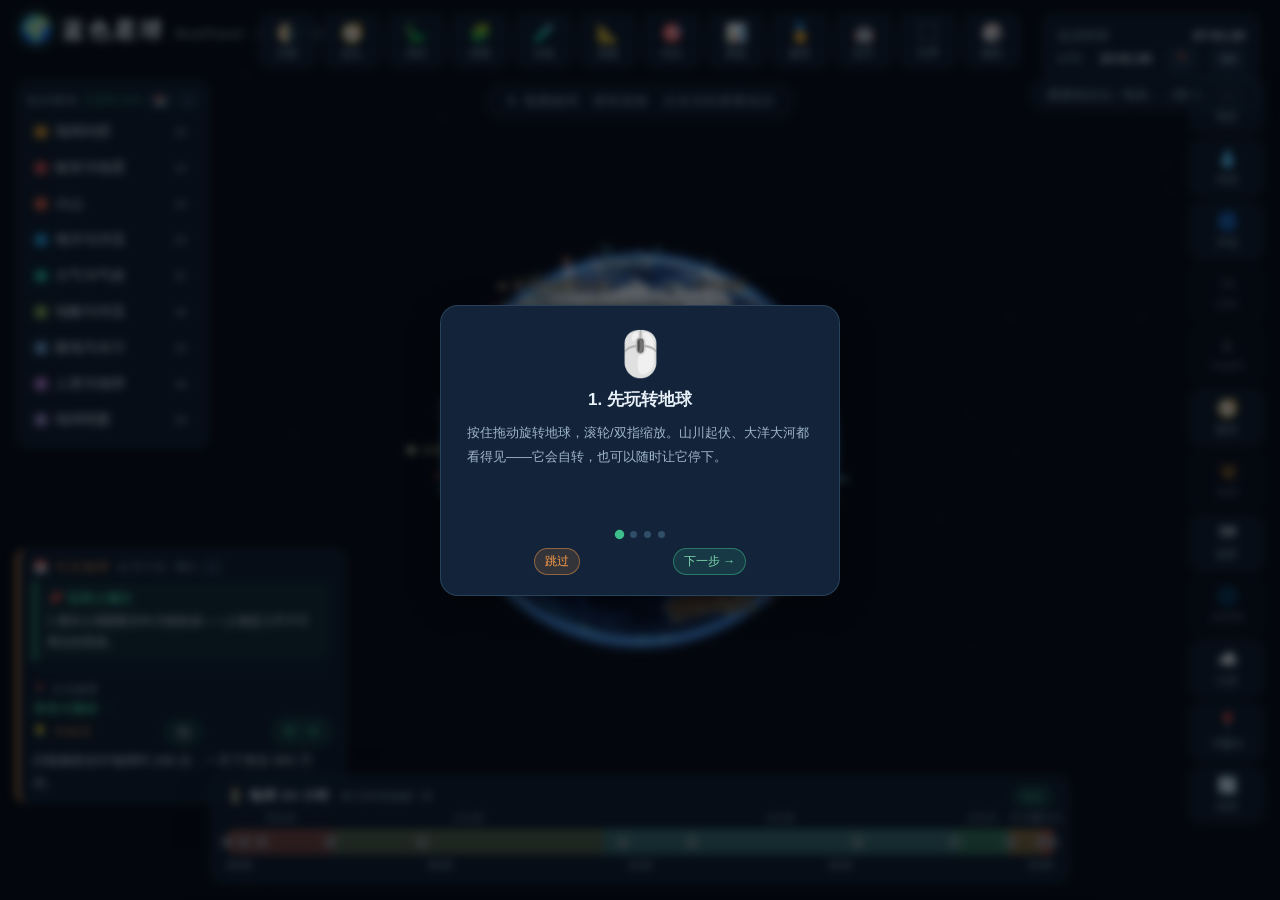
==== index.html @ 3e5d90fd "v37: 分享闭环——三类明信片二维码 + 纪元深链 - 冷知识/深时纪元明信片补上二维码邮票（知识点版 v36 已有）：   冷知识码指向站址，纪元码指向新增的 #dt= 纪元深链，扫码直达该纪元古" ====
<!DOCTYPE html>
<html lang="zh-CN">
<head>
<meta charset="UTF-8">
<meta name="viewport" content="width=device-width, initial-scale=1.0, maximum-scale=1.0, user-scalable=no">
<meta name="description" content="蓝色星球 BluePlanet —— 可交互 3D 地球地理知识科普：地形浮雕、地名标注、洋流粒子、地球剖析、专题巡礼、知识闯关">
<title>蓝色星球 · BluePlanet — 地球地理科普</title>
<link rel="manifest" href="manifest.webmanifest">
<link rel="icon" href="icon.svg" type="image/svg+xml">
<link rel="stylesheet" href="css/style.css?v=bp60">
<link rel="stylesheet" href="css/modules.css?v=bp60">
<link rel="stylesheet" href="css/v3.css?v=bp60">
<link rel="stylesheet" href="css/v5.css?v=bp60">
<meta name="theme-color" content="#0D1B2A">
</head>
<body>
<noscript><div style="position:fixed;inset:0;z-index:999;display:flex;align-items:center;justify-content:center;background:#0D1B2A;color:#E8F1F8;font-size:16px;text-align:center;padding:20px">本页面需要启用 JavaScript 才能展示 3D 地球，请更换现代浏览器并开启脚本。</div></noscript>

<!-- 3D 画布：全屏地球 -->
<canvas id="scene"></canvas>

<!-- 加载遮罩 -->
<div id="loading" aria-live="polite">
  <div class="loading-globe"><div class="loading-ring"></div><div class="loading-core"></div></div>
  <div class="loading-title">蓝色星球</div>
  <div class="loading-sub">正在点亮地球…</div>
</div>

<!-- 顶部栏 -->
<header id="topbar">
  <div class="brand">
    <span class="brand-mark">🌍</span>
    <span class="brand-name">蓝色星球</span>
    <span class="brand-sub">BluePlanet · 地球地理科普</span>
  </div>
  <div class="clock-box" id="clockBox">
    <div class="clock-row"><span class="clock-label">北京时间</span><b id="clockBJ">--:--:--</b></div>
    <div class="clock-row"><span class="clock-label">UTC</span><b id="clockUTC">--:--:--</b>
      <button id="btnLocate" class="panel-toggle" style="font-size:11px;padding:1px 6px" title="定位我的位置（需授权）">📍</button>
      <button id="btnLang" class="panel-toggle" style="font-size:11px;padding:1px 8px;font-weight:600">EN</button></div>
  </div>
</header>

<!-- 专题工具条（M3~M6 + v3） -->
<div id="toolBar" role="toolbar" aria-label="专题工具">
  <button id="btnCutaway" class="tool-btn" title="地球剖析：剥层看地壳、地幔、外核、内核"><span class="tool-ico">🌗</span><span class="tool-txt">剖析</span></button>
  <button id="btnTours" class="tool-btn" title="专题巡礼：火山带 / 大陆之巅 / 极地"><span class="tool-ico">🧭</span><span class="tool-txt">巡礼</span></button>
  <button id="btnDeeptime" class="tool-btn" title="深时古地球：回看 5 亿年大陆漂移"><span class="tool-ico">🦕</span><span class="tool-txt">深时</span></button>
  <button id="btnPuzzle" class="tool-btn" title="大陆拼图：把大洲拖回正确位置"><span class="tool-ico">🧩</span><span class="tool-txt">拼图</span></button>
  <button id="btnLab" class="tool-btn" title="地理实验室：火山喷发模拟器 / 板块运动沙盘"><span class="tool-ico">🧪</span><span class="tool-txt">实验</span></button>
  <button id="btnMeasure" class="tool-btn" title="地理测量：点两点量距离 + 地形剖面（快捷键 M）"><span class="tool-ico">📐</span><span class="tool-txt">测量</span></button>
  <button id="btnQuiz" class="tool-btn" title="知识闯关：10 题挑战"><span class="tool-ico">🎯</span><span class="tool-txt">闯关</span></button>
  <button id="btnInsights" class="tool-btn" title="数据看板：气温 / CO₂ / 人口"><span class="tool-ico">📊</span><span class="tool-txt">看板</span></button>
  <button id="btnBadges" class="tool-btn" title="我的徽章与进度"><span class="tool-ico">🏅</span><span class="tool-txt">徽章</span></button>
  <button id="btnAssistant" class="tool-btn" title="地理小助手：离线问答"><span class="tool-ico">🤖</span><span class="tool-txt">助手</span></button>
  <button id="btnFullscreen" class="tool-btn" title="全屏/退出全屏"><span class="tool-ico">⛶</span><span class="tool-txt">全屏</span></button>
<button id="btnRandom" class="tool-btn" title="随机探索：一键飞达任意地理点（快捷键 R）"><span class="tool-ico">🎲</span><span class="tool-txt">随机</span></button>
</div>

<!-- v4 随机探索菜单 -->
<div id="randomMenu" class="hidden"></div>
<!-- v23 地理测量面板 -->
<div id="measurePanel" class="hidden">
  <div class="ms-head">📐 距离与地形剖面<button id="msClose" title="关闭">✕</button></div>
  <div class="ms-pts" id="msPts">在地球表面点击第一个测量点…</div>
  <div class="ms-dist hidden" id="msDist"></div>
  <canvas id="msProfile" class="hidden"></canvas>
  <div class="ms-note hidden" id="msNote">剖面为地形贴图采样示意 · 选满两点后再点一次可重新选点</div>
</div>
<!-- v21 键盘快捷键帮助 -->
<div id="kbdHelp" class="hidden" style="position:fixed;top:68px;right:16px;z-index:30;background:var(--c-panel-solid,#12233a);border:1px solid var(--c-line);border-radius:12px;padding:14px 18px;box-shadow:0 8px 32px rgba(0,0,0,.45);font-size:12px;color:var(--c-text,#E8F1F8);max-width:280px">
  <div style="font-weight:600;margin-bottom:8px">⌨️ 键盘快捷键</div>
  <div style="display:grid;grid-template-columns:auto 1fr;gap:4px 10px">
    <kbd style="background:rgba(255,255,255,.08);padding:1px 6px;border-radius:4px;font-size:11px">/</kbd><span>搜索</span>
    <kbd style="background:rgba(255,255,255,.08);padding:1px 6px;border-radius:4px;font-size:11px">R</kbd><span>随机探索</span>
    <kbd style="background:rgba(255,255,255,.08);padding:1px 6px;border-radius:4px;font-size:11px">M</kbd><span>地理测量</span>
    <kbd style="background:rgba(255,255,255,.08);padding:1px 6px;border-radius:4px;font-size:11px">1-9</kbd><span>切换模块</span>
    <kbd style="background:rgba(255,255,255,.08);padding:1px 6px;border-radius:4px;font-size:11px">+/-</kbd><span>缩放</span>
    <kbd style="background:rgba(255,255,255,.08);padding:1px 6px;border-radius:4px;font-size:11px">Esc</kbd><span>关闭卡片</span>
  </div>
  <div style="margin-top:8px;color:var(--c-text-dim,#9FB6C9);font-size:10.5px">拖拽旋转 · 滚轮缩放 · 双击定位</div>
  <button id="obReplay" style="margin-top:8px;width:100%;background:rgba(61,190,139,.14);border:1px solid rgba(61,190,139,.4);color:#7fd8b0;border-radius:8px;padding:5px 0;cursor:pointer;font-size:11.5px">🌍 重看新手引导</button>
</div>

<!-- v31 新手引导 -->
<div id="onboardModal" class="modal hidden">
  <div class="modal-box onboard-box">
    <div class="ob-icon" id="obIcon">🖱️</div>
    <div class="ob-title" id="obTitle"></div>
    <div class="ob-desc" id="obDesc"></div>
    <div class="ob-dots" id="obDots"></div>
    <div class="ob-actions">
      <button class="chip-btn warn" id="obSkip">跳过</button>
      <button class="chip-btn" id="obPrev">← 上一步</button>
      <button class="chip-btn ob-next" id="obNext">下一步 →</button>
    </div>
  </div>
</div>

<!-- 深时古地球面板 -->
<div id="dtPanel" class="hidden">
  <div class="cut-head">
    <span class="cut-title">🦕 深时地球</span>
    <button id="dtVoice" class="chip-btn" title="开关纪元语音旁白">🔊 旁白</button>
    <button id="dtPc" class="chip-btn" title="生成深时纪元明信片">📷</button>
    <button id="dtPlay" class="chip-btn">▶ 播放漂移</button>
    <button id="dtExit" class="chip-btn warn">回到现代</button>
  </div>
  <div class="dt-slider-row">
    <span class="dt-slider-label" id="dtMaLabel">0 Ma · 现代</span>
    <input type="range" id="dtSlider" min="0" max="9" step="1" value="0">
    <span class="dt-slider-hint">拖动时间轴 →</span>
  </div>
  <div class="dt-epochs" id="dtEpochs"></div>
  <div id="dtLife" class="dt-life"></div>
  <div class="dt-info hidden" id="dtInfo"></div>
  <div id="dtEpochOverlay" class="dt-epoch-overlay hidden">
    <div class="dt-overlay-name"></div>
    <div class="dt-overlay-date"></div>
  </div>
</div>

<!-- v3 知识搜索框（顶栏右侧） -->
<div id="searchBox">
  <div style="position:relative;flex:1">
  <input id="searchInput" type="text" placeholder="搜索知识点 / 地名…（按 /）" autocomplete="off" aria-label="搜索知识点与地名">
  <button id="searchClear" style="position:absolute;right:8px;top:50%;transform:translateY(-50%);background:none;border:none;color:var(--c-text-dim);cursor:pointer;font-size:14px;display:none" title="清除">✕</button>
</div>
  <div id="searchDrop" class="hidden"></div>
</div>

<!-- 左侧：八大知识模块导航（由 ui.js 生成内容） -->
<nav id="moduleNav" aria-label="知识模块导航">
  <div class="module-nav-head">
    <span>知识模块</span>
    <span class="mod-progress" id="modProgress"></span>
    <button id="btnCatalog" class="panel-toggle" title="知识总览：浏览全部知识点">📚</button>
    <button id="modNavToggle" class="panel-toggle" title="收起/展开模块导航">▾</button>
  </div>
  <ul id="moduleList"></ul>
</nav>

<!-- 右侧：图层开关 -->
<aside id="layerPanel" aria-label="图层控制">
  <button aria-pressed="true" class="layer-btn active" data-layer="labels" title="山川河流湖海地名标注">
    <span class="layer-ico">🏔</span><span class="layer-txt">地名</span>
  </button>
  <button aria-pressed="true" class="layer-btn active" data-layer="rivers" title="世界大河流动线">
    <span class="layer-ico">💧</span><span class="layer-txt">河流</span>
  </button>
  <button aria-pressed="true" class="layer-btn active" data-layer="currents" title="表层洋流粒子（暖流橙红 / 寒流冰蓝）">
    <span class="layer-ico">🌀</span><span class="layer-txt">洋流</span>
  </button>
  <button aria-pressed="false" class="layer-btn" data-layer="winds" title="风带环流粒子（信风向西 / 西风向东）">
    <span class="layer-ico">🌬</span><span class="layer-txt">风带</span>
  </button>
  <button aria-pressed="false" class="layer-btn" data-layer="climate" title="气候带色环（热带/温带/寒带 + 回归线极圈）">
    <span class="layer-ico">🌡</span><span class="layer-txt">气候带</span>
  </button>
  <button aria-pressed="true" class="layer-btn active" data-layer="plates" title="板块边界示意（环太平洋火山带、大洋中脊等）">
    <span class="layer-ico">🧭</span><span class="layer-txt">板块</span>
  </button>
  <button aria-pressed="false" class="layer-btn" data-layer="quakes" title="实时地震（USGS 近 7 天 M4.5+，需联网）">
    <span class="layer-ico">💥</span><span class="layer-txt">地震</span>
  </button>
  <button aria-pressed="true" class="layer-btn active" data-layer="borders" title="国界与海岸线描边（Natural Earth 110m）">
    <span class="layer-ico">🗺</span><span class="layer-txt">国界</span>
  </button>
  <button aria-pressed="false" class="layer-btn" data-layer="graticule" title="经纬网（15° 网格 + 赤道）">
    <span class="layer-ico">🌐</span><span class="layer-txt">经纬网</span>
  </button>
  <button aria-pressed="true" class="layer-btn active" data-layer="clouds" title="云层">
    <span class="layer-ico">☁️</span><span class="layer-txt">云层</span>
  </button>
  <button aria-pressed="true" class="layer-btn active" data-layer="markers" title="知识兴趣点光柱">
    <span class="layer-ico">📍</span><span class="layer-txt">兴趣点</span>
  </button>
  <button aria-pressed="true" class="layer-btn active" data-layer="spin" title="地球自转">
    <span class="layer-ico">🔄</span><span class="layer-txt">自转</span>
  </button>
</aside>

<!-- 今日地球（v5：日期 + 地理日历 + 今日推荐 + 冷知识） -->
<div id="factCard" aria-live="polite">
  <div class="fact-head">📅 今日地球 <span class="today-date" id="todayDate"></span>
    <button id="factToggle" class="panel-toggle" title="收起/展开">▾</button></div>
  <div class="today-event" id="todayEvent"></div>
  <div class="fact-daily" id="factDaily"></div>
  <div class="fact-head2">💡 冷知识 <button id="factPc" class="chip-btn" title="生成冷知识明信片">📷</button><button id="factNext" class="chip-btn">换一条</button></div>
  <div class="fact-body" id="factBody"></div>
</div>

<!-- 剖析模式控制面板 -->
<div id="cutPanel" class="hidden">
  <div class="cut-head">
    <span class="cut-title">🌗 地球剖析</span>
    <button id="cutWaves" class="chip-btn" title="演示地震波：P 波贯穿全球，S 波被液态外核阻挡">地震波</button>
    <button id="cutExit" class="chip-btn warn">退出剖析</button>
  </div>
  <div class="cut-slider-row">
    <span class="cut-slider-label">剥层</span>
    <input type="range" id="cutSlider" min="0" max="100" value="0">
  </div>
  <div class="cut-legend" id="cutLegend"></div>
</div>

<!-- 圈层知识卡（剖析模式内浮动） -->
<div id="cutInfo" class="hidden"></div>

<!-- 巡礼菜单 -->
<div id="tourMenu" class="hidden"></div>

<!-- 巡礼进度条 -->
<div id="tourBar" class="hidden">
  <div class="tour-info">
    <div id="tourTitle"></div>
    <div id="tourProg"></div>
  </div>
  <div class="tour-actions">
    <button id="tourPrev" class="chip-btn">‹ 上一站</button>
    <button id="tourNext" class="chip-btn">下一站 ›</button>
    <button id="tourExit" class="chip-btn warn">结束</button>
  </div>
</div>

<!-- v18 知识总览 -->
<div id="catalogModal" class="modal hidden">
  <div class="modal-box wide">
    <div class="modal-head">📚 知识总览
      <span class="cat-count" id="catalogCount"></span>
      <button id="catalogClose" class="card-close" title="关闭">✕</button>
    </div>
    <div class="cat-filters" id="catFilters"></div>
    <input id="catSearch" class="cat-search" type="text" placeholder="筛选：标题 / 标签关键词…" autocomplete="off">
    <div class="cat-list" id="catList"></div>
  </div>
</div>

<!-- 知识闯关模态框 -->
<div id="quizModal" class="modal hidden">
  <div class="modal-box">
    <div class="modal-head">🎯 知识闯关<button id="quizClose" class="card-close" title="关闭">✕</button></div>
    <div id="quizBody"></div>
  </div>
</div>

<!-- 数据看板模态框 -->
<div id="insModal" class="modal hidden">
  <div class="modal-box wide">
    <div class="modal-head">📊 数据看板<button id="insClose" class="card-close" title="关闭">✕</button></div>
    <div id="insBody" class="ins-body"></div>
    <div class="ins-foot"><button id="insExport" class="chip-btn">📄 导出学习报告</button> <button id="insExportHtml" class="chip-btn" title="网页版报告，浏览器打开可打印成 PDF">🌐 网页版</button></div>
  </div>
</div>

<!-- 徽章模态框 -->
<div id="badgeModal" class="modal hidden">
  <div class="modal-box">
    <div class="modal-head">🏅 我的徽章<button id="badgeClose" class="card-close" title="关闭">✕</button></div>
    <div id="badgeBody"></div>
  </div>
</div>

<!-- v7 大陆拼图 -->
<div id="puzzleModal" class="modal hidden">
  <div class="modal-box wide">
    <div class="modal-head">🧩 大陆拼图
      <span class="lab-tabs">
        <button class="lab-tab" data-pd="easy">简单</button>
        <button class="lab-tab on" data-pd="normal">标准</button>
        <button class="lab-tab" data-pd="hard">困难</button>
        <button class="lab-tab" data-pd="ocean" title="岛屿拼片（更小更难）">🌊 海洋包</button>
      </span>
      <button id="puzzleRestart" class="chip-btn">重开</button>
      <button id="puzzleClose" class="card-close" title="关闭">✕</button>
    </div>
    <canvas id="puzzleCanvas" width="1000" height="720"></canvas>
    <div class="lab-note">玩法：把托盘里散落的大陆拼片拖到世界地图上正确的位置——中心对准即自动吸附。完成一局解锁 🧩 徽章，最佳成绩保存在本机。简单模式有虚线提示，困难模式可就看你的地理功力了！
      <a href="puzzle.html" target="_blank" style="color:var(--green);font-weight:600">🧩 独立全屏版（适合分享给孩子）↗</a></div>
  </div>
</div>

<!-- v3 地理小助手聊天面板 -->
<div id="chatPanel" class="hidden">
  <div class="chat-head">
    <span>🤖 地理小助手</span>
    <span class="chat-head-actions">
      <button id="llmToggle" class="chat-gear" title="大模型设置（免费接入）">⚙️</button>
      <button id="chatClose" class="card-close" title="收起">✕</button>
    </span>
  </div>
  <div id="chatBody"></div>
  <div id="chatSettings" class="hidden">
    <label>服务商
      <select id="llmProvider">
        <option value="zhipu">智谱 GLM-4-Flash（免费）</option>
        <option value="siliconflow">硅基流动（免费档）</option>
        <option value="custom">自定义 OpenAI 兼容</option>
      </select>
    </label>
    <label>API Key（仅存本机）<input id="llmKey" type="password" placeholder="粘贴你的免费 Key"></label>
    <label>模型名<input id="llmModel" placeholder="留空使用默认"></label>
    <label>自定义端点<input id="llmUrl" placeholder="https://…/chat/completions"></label>
    <label style="flex-direction:row;align-items:center;gap:8px"><input id="llmImg" type="checkbox" style="width:auto">
      <span>实验：回答时 AI 生成配图（仅智谱，CogView-3-Flash 免费）</span></label>
    <div class="chat-set-actions">
      <button id="llmSave" class="chip-btn">保存并测试</button>
      <span id="llmTestResult"></span>
    </div>
    <div class="chat-note" id="llmHint"></div>
  </div>
  <div class="chat-chips">
    <button class="chat-chip">珠峰有多高？</button>
    <button class="chat-chip">地球里面是什么？</button>
    <button class="chat-chip">洋流怎么流动？</button>
    <button class="chat-chip">怎么获得徽章？</button>
  </div>
  <div class="chat-input-row">
    <input id="chatInput" type="text" placeholder="问我任何地理问题…" autocomplete="off">
    <button id="chatSend" class="chip-btn">发送</button>
  </div>
</div>

<!-- v3 地理实验室模态框 -->
<div id="labModal" class="modal hidden">
  <div class="modal-box wide">
    <div class="modal-head">🧪 地理实验室
      <span class="lab-tabs">
        <button class="lab-tab on" data-tab="volcano">🌋 火山喷发模拟器</button>
        <button class="lab-tab" data-tab="plate">🧱 板块运动沙盘</button>
        <button class="lab-tab" data-tab="atmo">🌬️ 大气三圈环流</button>
      </span>
      <button id="labClose" class="card-close" title="关闭">✕</button>
    </div>
    <div id="labVolcano">
      <canvas id="volcanoCanvas" width="640" height="300"></canvas>
      <div class="lab-controls">
        <label>岩浆黏度<input type="range" id="labVis" min="0" max="100" value="30"></label>
        <label>气体含量<input type="range" id="labGas" min="0" max="100" value="50"></label>
      </div>
      <div class="lab-note">原理：黏度取决于岩浆中二氧化硅含量——玄武岩浆（黏度低）气体易逃逸，形成<b>宁静式</b>喷发（夏威夷熔岩湖）；流纹岩浆（黏度高）把气体死死憋住，一旦超过围压就<b>爆炸式</b>喷发（普林尼式），喷出几十千米高的火山灰柱。把两个滑块推到极端试试！</div>
    </div>
    <div id="labPlate" class="hidden">
      <canvas id="plateCanvas" width="640" height="300"></canvas>
      <div class="lab-controls">
        <span class="lab-tip">直接用鼠标/手指左右拖动两块板块</span>
      </div>
      <div class="lab-note">原理：把 A、B 两块板块<b>相向拖动</b>——碰撞造山、隆起山脉与火山（如喜马拉雅）；<b>反向拖动</b>——张裂出裂谷，岩浆上涌（如东非大裂谷、大洋中脊）；拖动节奏不均时还会"地震"抖动。板块每年只移动几厘米，但亿万年足以重塑地球。</div>
    </div>
    <div id="labAtmo" class="hidden">
      <canvas id="atmoCanvas" width="640" height="340"></canvas>
      <div class="lab-controls">
        <span class="lab-tip">鼠标悬停到某一圈上查看它的原理</span>
      </div>
      <div class="lab-note" id="atmoInfo">原理：太阳把赤道烤热、两极冷却，温差驱动出三个"传送带"：赤道空气上升后在高空流向副热带下沉（哈得来环流），中纬度被反向拖动（费雷尔环流），极地冷气团自己再转一小圈（极地环流）——风带、沙漠位置、雨林分布都写在下面这张剖面图里。</div>
    </div>
  </div>
</div>

<!-- 底部：地球 24 小时时间胶囊条 -->
<div id="day24">
  <div class="day24-head">
    <span class="day24-title">⏳ 地球 24 小时</span>
    <span class="day24-sub">46 亿年压缩成一天</span>
    <button id="day24Toggle" class="chip-btn" aria-expanded="true">收起</button>
  </div>
  <div class="day24-body" id="day24Body">
    <div class="day24-track" id="day24Track"><!-- 宙代分段 + 事件点，由 ui.js 生成 --></div>
    <div class="day24-ticks">
      <span>00:00</span><span>06:00</span><span>12:00</span><span>18:00</span><span>24:00</span>
    </div>
  </div>
  <div class="day24-popover hidden" id="day24Pop"></div>
</div>

<!-- 操作提示（首次进入淡出） -->
<div id="hint">🖱 拖拽旋转 · 滚轮缩放 · 点击光柱探索知识</div>

<!-- 常显地名标注层（labels.js 每帧投影） -->
<div id="labelLayer"></div>

<!-- 悬停兴趣点标签（跟随 3D 投影位置） -->
<div id="poiLabel" class="hidden"></div>

<!-- 知识卡片 -->
<article id="poiCard" aria-live="polite">
  <button class="card-close" id="cardClose" title="关闭">✕</button>
  <div class="card-head">
    <span class="card-module" id="cardModule"></span>
    <span class="card-stars" id="cardStars" title="知识难度"></span>
  </div>
  <h2 class="card-title" id="cardTitle"></h2>
  <div class="card-fig" id="cardFig"></div>
  <div class="card-stats hidden" id="cardStats"></div>
  <p class="card-summary" id="cardSummary"></p>
  <div class="card-content" id="cardContent"></div>
  <div class="card-tags" id="cardTags"></div>
  <div class="card-fact hidden" id="cardFact"></div>
  <div class="card-rel hidden" id="cardRelated"></div>
  <div class="card-ai hidden" id="cardAiImg"></div>
  <div class="card-foot">
    <span class="card-coord" id="cardCoord"></span>
    <button id="cardSpeak" class="chip-btn" title="朗读本知识点（标题+摘要）">🔊 朗读</button>
    <button id="cardEpoch" class="chip-btn hidden" title="进入这个时代的深时地球">🦕 深时视角</button>
    <button id="cardPostcard" class="chip-btn" title="生成分享明信片（PNG）">📷 明信片</button>
    <button id="cardFav" class="chip-btn" title="收藏本知识点">☆ 收藏</button>
    <button id="cardShare" class="chip-btn hidden" title="复制本知识点链接">🔗 分享链接</button>
    <button id="cardPrint" class="chip-btn" title="打印本知识点">🖨 打印</button>
    <button class="chip-btn" id="cardNext">同模块下一个 →</button>
  </div>
</article>

<!-- 依赖顺序：库 → 内嵌贴图数据 → 知识数据 → 场景 → 标记 → UI → 主程序 -->
<script src="js/lib/three.min.js"></script>
<script src="js/lib/OrbitControls.js"></script>
<script src="js/lib/qrcode.js"></script>
<script>
/* N1①：http(s) 环境跳过 1.2MB 内嵌贴图（直接加载 textures/ 真实文件），file:// 才内嵌 */
if (location.protocol === 'file:') document.write('<script src="js/textures-data.js?v=bp60"><\/script>');
</script>
<script src="js/data.js?v=bp60"></script>
<script src="js/borders-data.js?v=bp60"></script>
<script src="js/textures.js?v=bp60"></script>
<script src="js/scene.js?v=bp60"></script>
<script src="js/markers.js?v=bp60"></script>
<script src="js/labels.js?v=bp60"></script>
<script src="js/figures.js?v=bp60"></script>
<script src="js/layers.js?v=bp60"></script>
<script src="js/cutaway.js?v=bp60"></script>
<script src="js/tours.js?v=bp60"></script>
<script src="js/game.js?v=bp60"></script>
<script src="js/insights.js?v=bp60"></script>
<script src="js/search.js?v=bp60"></script>
<script src="js/assistant.js?v=bp60"></script>
<script src="js/lab.js?v=bp60"></script>
<script src="js/measure.js?v=bp60"></script>
<script src="js/random.js?v=bp60"></script>
<script src="js/quakes.js?v=bp60"></script>
<script src="js/deeptime-data.js?v=bp60"></script>
<script src="js/deeptime.js?v=bp60"></script>
<script src="js/puzzle.js?v=bp60"></script>
<script src="js/panels.js?v=bp60"></script>
<script src="js/catalog.js?v=bp60"></script>
<script src="js/tts.js?v=bp60"></script>
<script src="js/onboard.js?v=bp60"></script>
<script src="js/postcard.js?v=bp60"></script>
<script src="js/i18n.js?v=bp60"></script>
<script src="js/ui.js?v=bp60"></script>
<script src="js/main.js?v=bp60"></script>
</body>
</html>
---- css/style.css ----
/* ============================================================
   蓝色星球 BluePlanet · 深空主题 UI
   主色：深海蓝 #0B4F6C / 地球绿 #3DBE8B / 暖阳橙 #FF9F45
   背景：深空色 #0D1B2A
   ============================================================ */

:root {
  --c-deep: #0B4F6C;      /* 深海蓝 */
  --c-green: #3DBE8B;     /* 地球绿 */
  --c-orange: #FF9F45;    /* 暖阳橙 */
  --c-space: #0D1B2A;     /* 深空背景 */
  --c-panel: rgba(13, 27, 42, 0.82);
  --c-panel-solid: #12233a;
  --c-line: rgba(122, 178, 214, 0.22);
  --c-text: #E8F1F8;
  --c-text-dim: #9FB6C9;
  --radius: 14px;
  --shadow: 0 8px 32px rgba(0, 0, 0, 0.45);
  --font: "PingFang SC", "Microsoft YaHei", "Noto Sans SC", "Source Han Sans SC", sans-serif;
}

* { margin: 0; padding: 0; box-sizing: border-box; }

html, body {
  width: 100%; height: 100%;
  overflow: hidden;
  background: var(--c-space);
  color: var(--c-text);
  font-family: var(--font);
  -webkit-font-smoothing: antialiased;
}

#scene {
  position: fixed; inset: 0;
  width: 100%; height: 100%;
  display: block;
  touch-action: none;          /* 交给 OrbitControls 处理触摸 */
}

button { font-family: inherit; cursor: pointer; }
.hidden { display: none !important; }

/* ============ 加载遮罩 ============ */
#loading {
  position: fixed; inset: 0; z-index: 100;
  display: flex; flex-direction: column; align-items: center; justify-content: center;
  gap: 14px;
  background: radial-gradient(ellipse at center, #13293f 0%, #0a1420 70%);
  transition: opacity .8s ease;
}
#loading.fade-out { opacity: 0; pointer-events: none; }
.loading-globe { position: relative; width: 96px; height: 96px; }
.loading-ring {
  position: absolute; inset: 0; border-radius: 50%;
  border: 2px solid transparent;
  border-top-color: var(--c-green); border-right-color: var(--c-deep);
  animation: spin 1.1s linear infinite;
}
.loading-core {
  position: absolute; inset: 22px; border-radius: 50%;
  background: radial-gradient(circle at 35% 30%, #4aa8c9, #123 65%);
  box-shadow: 0 0 26px rgba(61, 190, 139, .35);
  animation: breathe 2.2s ease-in-out infinite;
}
@keyframes spin { to { transform: rotate(360deg); } }
@keyframes breathe { 0%, 100% { transform: scale(1); } 50% { transform: scale(1.12); } }
.loading-title { font-size: 26px; letter-spacing: 12px; text-indent: 12px; font-weight: 600; }
.loading-sub { font-size: 13px; color: var(--c-text-dim); letter-spacing: 2px; }
#loading.error .loading-sub { color: #ff8f8f; }

/* ============ 顶部栏 ============ */
#topbar {
  position: fixed; top: 0; left: 0; right: 0; z-index: 20;
  display: flex; align-items: flex-start; justify-content: space-between;
  padding: 14px 20px 0;
  pointer-events: none;                 /* 让空白处可拖拽地球 */
}
#topbar > * { pointer-events: auto; }

.brand { display: flex; align-items: baseline; gap: 10px; user-select: none; }
.brand-mark { font-size: 26px; filter: drop-shadow(0 0 8px rgba(61,190,139,.5)); }
.brand-name { font-size: 22px; font-weight: 700; letter-spacing: 4px; }
.brand-sub { font-size: 12px; color: var(--c-text-dim); letter-spacing: 1px; }

.clock-box {
  background: var(--c-panel);
  border: 1px solid var(--c-line);
  border-radius: var(--radius);
  padding: 10px 14px;
  backdrop-filter: blur(10px);
  box-shadow: var(--shadow);
  min-width: 196px;
}
.clock-row { display: flex; justify-content: space-between; gap: 16px; font-size: 13px; line-height: 1.75; }
.clock-label { color: var(--c-text-dim); }
.clock-row b { font-variant-numeric: tabular-nums; font-weight: 600; }
.clock-actions { display: flex; gap: 8px; margin-top: 6px; }
.clock-sim { margin-top: 6px; font-size: 11px; color: var(--c-orange); letter-spacing: 1px; }

.chip-btn {
  background: rgba(61, 190, 139, 0.14);
  border: 1px solid rgba(61, 190, 139, 0.4);
  color: var(--c-green);
  font-size: 12px;
  padding: 4px 10px;
  border-radius: 999px;
  transition: background .2s, color .2s;
  white-space: nowrap;
}
.chip-btn:hover { background: rgba(61, 190, 139, 0.3); }
.chip-btn.warn { background: rgba(255, 159, 69, .14); border-color: rgba(255, 159, 69, .45); color: var(--c-orange); }
.chip-btn.warn:hover { background: rgba(255, 159, 69, .3); }

/* ============ 左侧模块导航 ============ */
#moduleNav {
  position: fixed; left: 16px; top: 80px;
  z-index: 20;
  background: var(--c-panel);
  border: 1px solid var(--c-line);
  border-radius: var(--radius);
  padding: 12px 10px;
  backdrop-filter: blur(10px);
  box-shadow: var(--shadow);
  /* 不再垂直居中：顶栏下锚定，限高避开左下角「今日地球」卡（重叠修复） */
  max-height: calc(100vh - 440px);
  min-height: 88px;
  overflow-y: auto;
}
body.fact-collapsed #moduleNav { max-height: calc(100vh - 300px); }
body.chat-open #moduleNav { max-height: calc(100vh - 180px); }
#moduleNav.collapsed { max-height: none; overflow: visible; padding: 8px 10px; }
#moduleNav.collapsed #moduleList,
#moduleNav.collapsed .mod-progress { display: none; }
#moduleNav.collapsed .module-nav-head { margin-bottom: 0; }
.module-nav-head {
  display: flex; align-items: center; justify-content: space-between; gap: 6px;
  font-size: 11px; color: var(--c-text-dim); letter-spacing: 2px;
  margin-bottom: 8px; user-select: none;
}
.mod-progress { font-size: 9.5px; color: var(--c-green); letter-spacing: 0; }
#moduleList { list-style: none; display: flex; flex-direction: column; gap: 4px; }
#moduleList li {
  display: flex; align-items: center; gap: 9px;
  padding: 7px 12px 7px 9px;
  border-radius: 10px;
  cursor: pointer;
  font-size: 14px;
  transition: background .18s, transform .18s;
  user-select: none;
  white-space: nowrap;
}
#moduleList li:hover { background: rgba(122, 178, 214, 0.12); transform: translateX(2px); }
#moduleList li.active { background: rgba(61, 190, 139, 0.16); }
#moduleList li .mod-dot {
  width: 10px; height: 10px; border-radius: 50%;
  flex: none; box-shadow: 0 0 8px currentColor;
}
#moduleList li .mod-count {
  margin-left: auto; font-size: 11px; color: var(--c-text-dim);
  padding-left: 8px;
}

/* ============ 右侧图层面板 ============ */
#layerPanel {
  position: fixed; right: 16px; top: 50%; transform: translateY(-50%);
  z-index: 20;
  display: flex; flex-direction: column; gap: 6px;
}
.layer-btn {
  display: flex; flex-direction: column; align-items: center; gap: 3px;
  width: 74px; padding: 8px 4px;
  background: var(--c-panel);
  border: 1px solid var(--c-line);
  border-radius: 12px;
  color: var(--c-text);
  backdrop-filter: blur(10px);
  transition: opacity .2s, border-color .2s;
}
.layer-btn .layer-ico { font-size: 17px; }
.layer-btn .layer-txt { font-size: 11px; color: var(--c-text-dim); }
.layer-btn:not(.active) { opacity: .45; border-style: dashed; }
.layer-btn:not(.active) .layer-txt { text-decoration: line-through; }
.layer-btn:hover { border-color: rgba(61, 190, 139, .5); }

/* ============ 冷知识卡片 ============ */
#factCard {
  position: fixed; left: 16px; bottom: 96px;
  z-index: 19;
  max-width: 320px;
  background: var(--c-panel);
  border: 1px solid var(--c-line);
  border-left: 3px solid var(--c-orange);
  border-radius: 12px;
  padding: 10px 14px;
  backdrop-filter: blur(10px);
  box-shadow: var(--shadow);
  transition: opacity .6s;
}
#factCard.collapsed { padding-bottom: 9px; }
#factCard.collapsed .today-event,
#factCard.collapsed .fact-daily,
#factCard.collapsed .fact-head2,
#factCard.collapsed .fact-body { display: none; }
.panel-toggle {
  background: rgba(122, 178, 214, 0.1);
  border: 1px solid var(--c-line);
  border-radius: 6px;
  color: var(--c-text-dim);
  font-size: 10px;
  padding: 1px 6px;
  cursor: pointer;
}
.panel-toggle:hover { color: var(--c-green); border-color: rgba(61, 190, 139, .5); }
#factCard.fade { opacity: 0; }
.fact-head { font-size: 12px; color: var(--c-orange); letter-spacing: 2px; margin-bottom: 5px; }
.fact-body { font-size: 13px; line-height: 1.65; color: var(--c-text); }

/* ============ 地球 24 小时 ============ */
#day24 {
  position: fixed; left: 50%; transform: translateX(-50%);
  bottom: 16px; z-index: 19;
  width: min(860px, calc(100vw - 32px));
  background: var(--c-panel);
  border: 1px solid var(--c-line);
  border-radius: var(--radius);
  padding: 10px 16px 12px;
  backdrop-filter: blur(10px);
  box-shadow: var(--shadow);
}
.day24-head { display: flex; align-items: baseline; gap: 10px; margin-bottom: 22px; }
.day24-title { font-size: 13px; font-weight: 600; letter-spacing: 1px; }
.day24-sub { font-size: 11px; color: var(--c-text-dim); flex: 1; }
.day24-toggle-txt-collapsed::after { content: "展开"; }
#day24Toggle { font-size: 11px; padding: 2px 8px; }

.day24-track { position: relative; height: 26px; display: flex; border-radius: 8px; overflow: visible; }
.day24-seg {
  position: relative; height: 100%;
  border-radius: 0;
  opacity: .8; cursor: pointer;
  transition: opacity .2s, filter .2s;
  min-width: 4px;
}
.day24-seg:first-child { border-radius: 8px 0 0 8px; }
.day24-seg:last-child { border-radius: 0 8px 8px 0; }
.day24-seg:hover { opacity: 1; filter: brightness(1.25); }
.day24-seg .seg-name {
  position: absolute; top: -18px; left: 50%; transform: translateX(-50%);
  font-size: 10px; color: var(--c-text-dim); white-space: nowrap;
  pointer-events: none;
}
.day24-ev {
  position: absolute; top: 50%;
  width: 9px; height: 9px; border-radius: 50%;
  background: #fff;
  border: 2px solid var(--c-space);
  transform: translate(-50%, -50%);
  cursor: pointer;
  box-shadow: 0 0 6px rgba(255, 255, 255, .8);
  transition: transform .15s;
  z-index: 2;
}
.day24-ev:hover { transform: translate(-50%, -50%) scale(1.5); }
.day24-ticks {
  display: flex; justify-content: space-between;
  font-size: 10px; color: var(--c-text-dim);
  margin-top: 5px; font-variant-numeric: tabular-nums;
}
.day24-popover {
  position: absolute; bottom: calc(100% + 8px); left: 0;
  width: min(420px, 86vw);
  background: var(--c-panel-solid);
  border: 1px solid var(--c-line);
  border-radius: 12px;
  padding: 12px 15px;
  box-shadow: var(--shadow);
  z-index: 5;
}
.day24-popover .pop-time { font-size: 20px; font-weight: 700; color: var(--c-orange); font-variant-numeric: tabular-nums; }
.day24-popover .pop-label { font-size: 15px; font-weight: 600; margin: 2px 0 5px; }
.day24-popover .pop-desc { font-size: 12.5px; line-height: 1.65; color: var(--c-text-dim); }

/* ============ 操作提示 ============ */
#hint {
  position: fixed; top: 84px; left: 50%; transform: translateX(-50%);
  z-index: 15;
  background: rgba(13, 27, 42, 0.65);
  border: 1px solid var(--c-line);
  border-radius: 999px;
  padding: 7px 18px;
  font-size: 13px; color: var(--c-text-dim); letter-spacing: 1px;
  backdrop-filter: blur(6px);
  transition: opacity 1.2s;
  pointer-events: none;
}
#hint.fade { opacity: 0; }

/* ============ 常显地名标注层 ============ */
#labelLayer {
  position: fixed; inset: 0;
  z-index: 11;
  pointer-events: none;
  overflow: hidden;
}
.bp-label {
  position: absolute; left: 0; top: 0;
  white-space: nowrap;
  font-size: 11px;
  letter-spacing: 1px;
  color: #dfe9f2;
  text-shadow: 0 0 4px rgba(0, 0, 0, 0.95), 0 1px 3px rgba(0, 0, 0, 0.85);
  will-change: transform;
}
.bp-label-z1 { font-size: 12.5px; font-weight: 600; }
.bp-label-z2 { font-size: 11px; }
.bp-label-z3 { font-size: 10px; opacity: 0.85; }

/* ============ 悬停标签 ============ */
#poiLabel {
  position: fixed; z-index: 18;
  transform: translate(-50%, -130%);
  background: rgba(10, 20, 32, 0.88);
  border: 1px solid rgba(255, 255, 255, 0.18);
  border-radius: 8px;
  padding: 4px 10px;
  font-size: 12.5px;
  pointer-events: none;
  white-space: nowrap;
  box-shadow: var(--shadow);
}
#poiLabel::after {
  content: ""; position: absolute; left: 50%; bottom: -5px;
  width: 8px; height: 8px; background: inherit;
  border-right: 1px solid rgba(255, 255, 255, 0.18);
  border-bottom: 1px solid rgba(255, 255, 255, 0.18);
  transform: translateX(-50%) rotate(45deg);
}

/* ============ 知识卡片 ============ */
#poiCard {
  position: fixed; top: 76px; right: 20px; bottom: 110px;
  width: min(400px, calc(100vw - 40px));
  z-index: 25;
  background: var(--c-panel);
  border: 1px solid var(--c-line);
  border-radius: 18px;
  padding: 22px 24px;
  backdrop-filter: blur(14px);
  box-shadow: var(--shadow);
  overflow-y: auto;
  transform: translateX(calc(100% + 40px));
  transition: transform .45s cubic-bezier(.22, 1, .36, 1);
}
#poiCard.open { transform: translateX(0); }

.card-close {
  position: absolute; top: 14px; right: 14px;
  width: 30px; height: 30px; border-radius: 50%;
  background: rgba(122, 178, 214, 0.12);
  border: 1px solid var(--c-line);
  color: var(--c-text-dim); font-size: 13px;
  transition: background .2s, color .2s;
}
.card-close:hover { background: rgba(255, 120, 120, .18); color: #ff9d9d; }

.card-head { display: flex; align-items: center; gap: 10px; margin-bottom: 10px; }
.card-module {
  display: inline-flex; align-items: center; gap: 6px;
  font-size: 12px; padding: 3px 11px;
  border-radius: 999px;
  border: 1px solid;
  letter-spacing: 1px;
}
.card-module .dot { width: 7px; height: 7px; border-radius: 50%; }
.card-stars { font-size: 13px; letter-spacing: 2px; color: var(--c-orange); filter: brightness(1.2); }
.card-title { font-size: 24px; font-weight: 700; letter-spacing: 1px; margin-bottom: 10px; }
.card-summary {
  font-size: 14px; line-height: 1.8; color: var(--c-green);
  padding: 10px 14px; margin-bottom: 12px;
  background: rgba(61, 190, 139, 0.08);
  border-left: 3px solid var(--c-green);
  border-radius: 0 10px 10px 0;
}
.card-content p {
  font-size: 14px; line-height: 1.9; color: var(--c-text);
  margin-bottom: 12px;
  text-align: justify;
}
.card-tags { display: flex; flex-wrap: wrap; gap: 8px; margin: 14px 0 6px; }
.card-tags span {
  font-size: 11.5px; color: var(--c-text-dim);
  border: 1px solid var(--c-line);
  padding: 2px 10px; border-radius: 999px;
}
.card-foot {
  display: flex; align-items: center; justify-content: space-between;
  margin-top: 14px; padding-top: 12px;
  border-top: 1px dashed var(--c-line);
}
.card-coord { font-size: 11.5px; color: var(--c-text-dim); font-variant-numeric: tabular-nums; }

/* 滚动条美化 */
::-webkit-scrollbar { width: 6px; height: 6px; }
::-webkit-scrollbar-thumb { background: rgba(122, 178, 214, 0.3); border-radius: 3px; }
::-webkit-scrollbar-track { background: transparent; }

/* ============ 响应式（移动端 375px） ============ */
@media (max-width: 860px) {
  #topbar { padding: 10px 12px 0; }
  .brand-name { font-size: 17px; letter-spacing: 2px; }
  .brand-sub { display: none; }
  .brand-mark { font-size: 21px; }
  .clock-box { padding: 7px 10px; min-width: 150px; }
  .clock-row { font-size: 11.5px; gap: 8px; line-height: 1.6; }
  .clock-actions { margin-top: 4px; }
  .clock-actions .chip-btn { font-size: 11px; padding: 3px 8px; }

  /* 模块导航：左侧竖排 → 底部横向滑动 */
  #moduleNav {
    left: 8px; right: 8px; top: auto; bottom: 96px;
    transform: none;
    padding: 6px 8px;
    max-height: none;
  }
  .module-nav-head { display: none; }
  #moduleList { flex-direction: row; overflow-x: auto; gap: 6px; scrollbar-width: none; }
  #moduleList::-webkit-scrollbar { display: none; }
  #moduleList li { padding: 5px 11px; font-size: 12.5px; white-space: nowrap; }
  #moduleList li .mod-count { display: none; }
  #moduleList li:hover { transform: none; }

  /* 图层面板：收成右上角一排 */
  #layerPanel {
    left: 8px; right: 8px; top: 64px; bottom: auto;
    transform: none;
    flex-direction: row;
    flex-wrap: nowrap;              /* v33：单排横向滑动，不再换行成三排 */
    overflow-x: auto;
    scrollbar-width: none;
  }
  #layerPanel::-webkit-scrollbar { display: none; }
  .layer-btn { flex: 0 0 auto; width: 58px; padding: 5px 2px; border-radius: 10px; }
  .layer-btn .layer-ico { font-size: 14px; }
  .layer-btn .layer-txt { font-size: 10px; }

  /* v33：冷知识回归移动端——紧凑条（隐藏今日地球头，点头部展开正文） */
  #factCard {
    display: block; left: 8px; right: auto; bottom: 196px;
    max-width: min(320px, calc(100vw - 24px));
    padding: 8px 12px;
  }
  #factCard .fact-head,
  #factCard .today-event,
  #factCard .fact-daily { display: none; }
  #factCard .fact-head2 { margin-bottom: 0; }
  #factCard .fact-body { display: none; margin-top: 6px; font-size: 12px; max-height: 26vh; overflow-y: auto; }
  #factCard.open-m .fact-body { display: block; }
  #hint { top: 136px; }               /* 让开单排图层条 */
  #day24 { bottom: 8px; padding: 7px 12px 9px; width: calc(100vw - 16px); }
  .day24-sub { display: none; }
  .day24-seg .seg-name { display: none; }

  /* 知识卡片：右侧滑入 → 底部抽屉 */
  #poiCard {
    top: auto; left: 8px; right: 8px; bottom: 8px;
    width: auto; max-height: 62vh;
    border-radius: 16px 16px 12px 12px;
    transform: translateY(calc(100% + 20px));
    padding: 18px 18px 16px;
  }
  #poiCard.open { transform: translateY(0); }
  .card-title { font-size: 20px; }
  #hint { top: 118px; font-size: 11.5px; padding: 5px 12px; }
}


/* ===== v22-b 知识卡片打印样式：只打印卡片内容，黑板报式黑白版面 ===== */
@media print {
  body * { visibility: hidden !important; }
  #poiCard, #poiCard * { visibility: visible !important; }
  #poiCard {
    position: absolute !important; left: 0; top: 0;
    width: 100%; max-width: none; max-height: none; height: auto;
    overflow: visible !important; transform: none !important;
    background: #fff !important; color: #1a1a1a !important;
    box-shadow: none !important; border: none !important; border-radius: 0 !important;
    padding: 0;
  }
  #poiCard * { color: #1a1a1a !important; background: transparent !important; text-shadow: none !important; }
  #poiCard .card-close, #poiCard .chip-btn { display: none !important; }
  #poiCard .card-title { font-size: 22px; border-bottom: 2px solid #1a1a1a; padding-bottom: 6px; }
  #poiCard .card-fact, #poiCard .card-rel { border: 1px solid #999 !important; padding: 6px 10px; }
  #poiCard .card-tags span { border: 1px solid #999 !important; }
  #poiCard img, #poiCard svg { max-width: 100%; }
}

/* v27 卡片底部按钮增多，允许换行 */
.card-foot { flex-wrap: wrap; gap: 6px 8px; row-gap: 6px; }
---- css/modules.css ----
/* ============================================================
   BluePlanet M3~M6 专题样式
   专题工具条 / 剖析 / 巡礼 / 闯关 / 看板 / 徽章 / toast
   ============================================================ */

/* ---------- 专题工具条 ---------- */
#toolBar {
  position: fixed; top: 14px; left: 50%; transform: translateX(-50%);
  z-index: 20;
  display: flex; gap: 6px;
}
.tool-btn {
  display: flex; flex-direction: column; align-items: center; gap: 2px;
  min-width: 58px; padding: 7px 10px 6px;
  background: var(--c-panel);
  border: 1px solid var(--c-line);
  border-radius: 12px;
  color: var(--c-text);
  backdrop-filter: blur(10px);
  transition: border-color .2s, background .2s;
}
.tool-btn:hover { border-color: rgba(61, 190, 139, .5); }
.tool-btn.on { border-color: var(--c-green); background: rgba(61, 190, 139, .16); }
.tool-ico { font-size: 18px; }
.tool-txt { font-size: 11px; color: var(--c-text-dim); }

/* ---------- 剖析面板 ---------- */
#cutPanel {
  position: fixed; left: 50%; transform: translateX(-50%);
  bottom: 96px; z-index: 26;
  width: min(560px, calc(100vw - 32px));
  background: var(--c-panel);
  border: 1px solid var(--c-line);
  border-radius: var(--radius);
  padding: 12px 16px;
  backdrop-filter: blur(12px);
  box-shadow: var(--shadow);
}
.cut-head { display: flex; align-items: center; gap: 8px; margin-bottom: 6px; }
.cut-title { font-weight: 600; font-size: 14px; flex: 1; letter-spacing: 1px; }
.cut-slider-row { display: flex; align-items: center; gap: 10px; }
.cut-slider-label { font-size: 12px; color: var(--c-text-dim); flex: none; }
#cutSlider { flex: 1; accent-color: var(--c-green); height: 4px; }
.cut-legend { display: flex; gap: 6px; flex-wrap: wrap; margin-top: 8px; }
.cut-chip {
  display: inline-flex; align-items: center; gap: 6px;
  font-size: 11.5px; color: var(--c-text);
  background: rgba(122, 178, 214, 0.08);
  border: 1px solid var(--c-line);
  border-radius: 999px; padding: 3px 10px;
  transition: border-color .2s;
}
.cut-chip:hover { border-color: rgba(61, 190, 139, .5); }
.cut-chip.on { border-color: var(--c-green); background: rgba(61, 190, 139, .16); }
.cut-chip .dot, .cut-info-title .dot {
  width: 9px; height: 9px; border-radius: 50%; display: inline-block;
}
#cutWaves.off { opacity: .45; border-style: dashed; }

/* 圈层知识卡 */
#cutInfo {
  position: fixed; right: 20px; top: 76px; z-index: 26;
  width: min(330px, calc(100vw - 40px));
  background: var(--c-panel);
  border: 1px solid var(--c-line);
  border-radius: 14px;
  padding: 14px 16px;
  backdrop-filter: blur(12px);
  box-shadow: var(--shadow);
}
.cut-info-title { font-size: 16px; font-weight: 700; margin-bottom: 8px; display: flex; align-items: center; gap: 8px; }
.cut-info-row { font-size: 12px; color: var(--c-green); line-height: 1.8; }
.cut-info-desc { font-size: 12.5px; line-height: 1.75; color: var(--c-text); margin-top: 8px; text-align: justify; }

/* ---------- 巡礼 ---------- */
#tourMenu {
  position: fixed; top: 68px; left: 50%; transform: translateX(-50%);
  z-index: 30;
  width: min(430px, calc(100vw - 32px));
  background: var(--c-panel-solid);
  border: 1px solid var(--c-line);
  border-radius: 14px;
  padding: 8px;
  box-shadow: var(--shadow);
  display: flex; flex-direction: column; gap: 4px;
  max-height: 70vh; overflow-y: auto;
}
.tour-item {
  display: flex; align-items: center; gap: 12px;
  padding: 10px 12px; border-radius: 10px;
  background: transparent; border: none; color: var(--c-text);
  text-align: left;
}
.tour-item:hover { background: rgba(61, 190, 139, .12); }
.tour-item .tour-ico { font-size: 22px; flex: none; }
.tour-item b { display: block; font-size: 14px; }
.tour-item i { display: block; font-style: normal; font-size: 11.5px; color: var(--c-text-dim); margin-top: 2px; }
.tour-menu-sep { font-size: 11px; color: var(--c-text-dim); letter-spacing: 2px; padding: 8px 12px 2px; }

#tourBar {
  position: fixed; left: 50%; transform: translateX(-50%);
  bottom: 96px; z-index: 26;
  width: min(560px, calc(100vw - 32px));
  background: var(--c-panel);
  border: 1px solid var(--c-line);
  border-radius: var(--radius);
  padding: 10px 16px;
  backdrop-filter: blur(12px);
  box-shadow: var(--shadow);
  display: flex; align-items: center; gap: 14px;
}
.tour-info { flex: 1; min-width: 0; }
#tourTitle { font-size: 14px; font-weight: 600; letter-spacing: 1px; }
#tourProg { display: flex; align-items: center; gap: 5px; margin-top: 5px; }
.tour-dot {
  width: 8px; height: 8px; border-radius: 50%;
  background: rgba(122, 178, 214, 0.25);
  transition: background .2s;
}
.tour-dot.past { background: rgba(61, 190, 139, .5); }
.tour-dot.on { background: var(--c-orange); box-shadow: 0 0 8px rgba(255, 159, 69, .6); }
.tour-n { font-size: 11px; color: var(--c-text-dim); margin-left: 6px; font-variant-numeric: tabular-nums; }
.tour-actions { display: flex; gap: 6px; flex: none; }

/* ---------- 模态框 ---------- */
.modal {
  position: fixed; inset: 0; z-index: 40;
  background: rgba(4, 8, 14, 0.6);
  backdrop-filter: blur(4px);
  display: flex; align-items: center; justify-content: center;
  padding: 20px;
}
.modal-box {
  width: min(520px, 100%); max-height: 84vh;
  overflow-y: auto;
  background: var(--c-panel-solid);
  border: 1px solid var(--c-line);
  border-radius: 18px;
  padding: 20px 22px;
  box-shadow: var(--shadow);
  position: relative;
}
.modal-box.wide { width: min(680px, 100%); }
.modal-head {
  font-size: 17px; font-weight: 700; letter-spacing: 1px;
  margin-bottom: 14px;
  display: flex; align-items: center; justify-content: space-between;
}
.modal-head .card-close { position: static; }

/* ---------- 闯关 ---------- */
.quiz-progress { font-size: 12px; color: var(--c-text-dim); margin-bottom: 10px; font-variant-numeric: tabular-nums; }
.quiz-q { font-size: 16px; font-weight: 600; line-height: 1.7; margin-bottom: 14px; }
.quiz-opts { display: flex; flex-direction: column; gap: 8px; }
.quiz-opt {
  text-align: left; font-size: 14px; line-height: 1.5;
  padding: 10px 14px; border-radius: 10px;
  background: rgba(122, 178, 214, 0.07);
  border: 1px solid var(--c-line);
  color: var(--c-text);
  transition: border-color .15s, background .15s;
}
.quiz-opt:not(:disabled):hover { border-color: rgba(61, 190, 139, .5); }
.quiz-opt:disabled { cursor: default; opacity: .6; }
.quiz-opt.correct { border-color: var(--c-green); background: rgba(61, 190, 139, .18); opacity: 1; }
.quiz-opt.wrong { border-color: #ef5350; background: rgba(239, 83, 80, .14); opacity: 1; }
.quiz-explain {
  margin-top: 12px; padding: 10px 12px;
  font-size: 12.5px; line-height: 1.7; color: var(--c-text-dim);
  background: rgba(122, 178, 214, 0.06);
  border-left: 3px solid var(--c-deep);
  border-radius: 0 8px 8px 0;
}
.quiz-actions { margin-top: 14px; display: flex; gap: 8px; justify-content: flex-end; }
.quiz-result { text-align: center; padding: 18px 0 6px; }
.quiz-score { font-size: 54px; font-weight: 800; color: var(--c-orange); }
.quiz-score i { font-size: 22px; font-style: normal; color: var(--c-text-dim); }
.quiz-verdict { font-size: 15px; margin: 8px 0 4px; }
.quiz-best { font-size: 12px; color: var(--c-text-dim); margin-bottom: 8px; }

/* ---------- 看板 ---------- */
.ins-body { display: flex; flex-direction: column; gap: 18px; }
.ins-title { font-size: 14px; font-weight: 600; margin-bottom: 6px; }
.ins-chart canvas { width: 100%; height: 150px; display: block; }
.ins-unit { font-size: 10.5px; color: var(--c-text-dim); margin-top: 3px; }
.ins-note { font-size: 12px; color: var(--c-text-dim); line-height: 1.6; margin-top: 4px; }

/* ---------- 徽章 ---------- */
.badge-progress { font-size: 13px; color: var(--c-text-dim); margin-bottom: 14px; }
.badge-progress b { color: var(--c-orange); font-size: 16px; }
.badge-grid { display: grid; grid-template-columns: repeat(auto-fill, minmax(96px, 1fr)); gap: 10px; }
.badge-cell {
  border: 1px solid var(--c-line);
  border-radius: 12px; padding: 12px 8px;
  text-align: center;
  opacity: .38;
  filter: grayscale(1);
}
.badge-cell.got {
  opacity: 1; filter: none;
  border-color: rgba(255, 159, 69, .4);
  background: rgba(255, 159, 69, .07);
}
.badge-ico { font-size: 26px; }
.badge-t { font-size: 12px; font-weight: 600; margin-top: 6px; }
.badge-d { font-size: 10px; color: var(--c-text-dim); margin-top: 3px; line-height: 1.4; }

/* ---------- 每日地球 ---------- */
.fact-daily { margin-top: 9px; padding-top: 8px; border-top: 1px dashed var(--c-line); }
.daily-label { font-size: 10.5px; color: var(--c-text-dim); letter-spacing: 1px; }
.daily-go {
  display: block; width: 100%; text-align: left;
  background: none; border: none;
  color: var(--c-green); font-size: 13px; font-weight: 600;
  padding: 3px 0 0; cursor: pointer;
}
.daily-go:hover { text-decoration: underline; }

/* ---------- toast ---------- */
#bpToast {
  position: fixed; top: 64px; left: 50%; transform: translateX(-50%) translateY(-8px);
  z-index: 50;
  background: rgba(10, 20, 32, 0.92);
  border: 1px solid rgba(255, 159, 69, .45);
  border-radius: 999px;
  padding: 8px 20px;
  font-size: 13px; color: #ffd9ae;
  box-shadow: var(--shadow);
  opacity: 0; pointer-events: none;
  transition: opacity .3s, transform .3s;
}
#bpToast.show { opacity: 1; transform: translateX(-50%) translateY(0); }

/* ---------- 移动端适配 ---------- */
@media (max-width: 860px) {
  #toolBar { top: auto; bottom: 148px; left: 8px; right: 8px; transform: none; gap: 4px; }
  .tool-btn { flex: 1; min-width: 0; padding: 6px 2px 5px; border-radius: 10px; }
  .tool-ico { font-size: 15px; }
  .tool-txt { font-size: 9.5px; }

  #cutPanel, #tourBar { bottom: 192px; padding: 9px 12px; }
  #cutInfo { right: 8px; left: 8px; width: auto; top: auto; bottom: 260px; }

  .modal { padding: 12px; }
  .modal-box { padding: 16px; border-radius: 14px; }
  .quiz-q { font-size: 14.5px; }
  .badge-grid { grid-template-columns: repeat(auto-fill, minmax(84px, 1fr)); gap: 7px; }
  #tourBar { flex-direction: column; align-items: stretch; gap: 8px; }
  .tour-actions { justify-content: flex-end; }
}

/* v22-c 学习报告导出按钮行 */
.ins-foot { display: flex; justify-content: flex-end; margin-top: 14px; padding-top: 10px; border-top: 1px solid rgba(122,178,214,0.15); }
---- css/v3.css ----
/* ============================================================
   BluePlanet v3 样式：知识搜索 / 地理小助手 / 地理实验室
   ============================================================ */

/* ---------- 知识搜索框（顶栏右侧，时钟下方） ---------- */
#searchBox {
  position: fixed; right: 20px; top: 78px; z-index: 22;
  width: 230px;
}
#searchInput {
  width: 100%;
  background: var(--c-panel);
  border: 1px solid var(--c-line);
  border-radius: 999px;
  padding: 8px 16px;
  color: var(--c-text);
  font-size: 13px;
  font-family: inherit;
  backdrop-filter: blur(10px);
  outline: none;
  transition: border-color .2s;
}
#searchInput::placeholder { color: var(--c-text-dim); }
#searchInput:focus { border-color: rgba(61, 190, 139, .6); }
#searchDrop {
  margin-top: 6px;
  background: var(--c-panel-solid);
  border: 1px solid var(--c-line);
  border-radius: 12px;
  box-shadow: var(--shadow);
  overflow: hidden;
  display: flex; flex-direction: column;
}
.search-item {
  display: flex; align-items: center; gap: 8px;
  padding: 8px 12px;
  background: none; border: none;
  color: var(--c-text); text-align: left;
  font-size: 13px;
}
.search-item:hover { background: rgba(61, 190, 139, .12); }
.search-ico { flex: none; }
.search-title { flex: 1; min-width: 0; white-space: nowrap; overflow: hidden; text-overflow: ellipsis; }
.search-sub { flex: none; font-size: 10.5px; color: var(--c-text-dim); }

/* ---------- 地理小助手 ---------- */
#chatPanel {
  position: fixed; left: 16px; bottom: 96px; z-index: 28;
  width: min(340px, calc(100vw - 32px));
  height: min(480px, 62vh);
  display: flex; flex-direction: column;
  background: var(--c-panel);
  border: 1px solid var(--c-line);
  border-radius: 16px;
  backdrop-filter: blur(12px);
  box-shadow: var(--shadow);
  overflow: hidden;
}
.chat-head {
  display: flex; align-items: center; justify-content: space-between;
  padding: 10px 14px;
  font-weight: 700; font-size: 14px; letter-spacing: 1px;
  border-bottom: 1px solid var(--c-line);
  background: rgba(61, 190, 139, .08);
}
.chat-head .card-close { position: static; }
#chatBody {
  flex: 1;
  overflow-y: auto;
  padding: 10px 12px;
  display: flex; flex-direction: column; gap: 8px;
}
.chat-bubble {
  max-width: 86%;
  padding: 8px 12px;
  border-radius: 12px;
  font-size: 12.5px;
  line-height: 1.7;
  white-space: pre-wrap;
  word-break: break-word;
}
.chat-bubble.bot {
  align-self: flex-start;
  background: rgba(122, 178, 214, 0.12);
  border: 1px solid var(--c-line);
}
.chat-bubble.user {
  align-self: flex-end;
  background: rgba(61, 190, 139, .22);
  border: 1px solid rgba(61, 190, 139, .4);
}
.chat-link {
  margin-top: 4px;
  background: rgba(255, 159, 69, .14);
  border: 1px solid rgba(255, 159, 69, .45);
  color: var(--c-orange);
  border-radius: 999px;
  font-size: 11.5px;
  padding: 3px 10px;
}
.chat-link:hover { background: rgba(255, 159, 69, .3); }
.chat-chips {
  display: flex; flex-wrap: wrap; gap: 5px;
  padding: 6px 10px;
  border-top: 1px solid var(--c-line);
}
.chat-chip {
  font-size: 11px;
  color: var(--c-text-dim);
  background: rgba(122, 178, 214, 0.07);
  border: 1px solid var(--c-line);
  border-radius: 999px;
  padding: 3px 10px;
}
.chat-chip:hover { color: var(--c-green); border-color: rgba(61, 190, 139, .5); }
.chat-input-row {
  display: flex; gap: 6px;
  padding: 8px 10px;
  border-top: 1px solid var(--c-line);
}
#chatInput {
  flex: 1;
  background: rgba(10, 20, 32, 0.6);
  border: 1px solid var(--c-line);
  border-radius: 999px;
  padding: 7px 14px;
  color: var(--c-text);
  font-size: 13px;
  font-family: inherit;
  outline: none;
}
#chatInput:focus { border-color: rgba(61, 190, 139, .5); }

/* ---------- 地理实验室 ---------- */
.lab-tabs { display: flex; gap: 6px; margin-left: auto; }
.lab-tab {
  font-size: 12px;
  color: var(--c-text-dim);
  background: rgba(122, 178, 214, 0.07);
  border: 1px solid var(--c-line);
  border-radius: 999px;
  padding: 5px 12px;
}
.lab-tab.on {
  color: var(--c-green);
  border-color: rgba(61, 190, 139, .55);
  background: rgba(61, 190, 139, .12);
}
#labVolcano canvas, #labPlate canvas {
  width: 100%;
  border-radius: 12px;
  border: 1px solid var(--c-line);
  touch-action: none;
  cursor: grab;
}
.lab-controls {
  display: flex; align-items: center; gap: 20px;
  margin: 12px 4px 4px;
  flex-wrap: wrap;
}
.lab-controls label {
  display: flex; align-items: center; gap: 10px;
  font-size: 12.5px; color: var(--c-text-dim);
}
.lab-controls input[type="range"] { width: 160px; accent-color: var(--c-orange); }
.lab-tip { font-size: 12.5px; color: var(--c-text-dim); }
.lab-note {
  font-size: 12px; line-height: 1.75; color: var(--c-text-dim);
  background: rgba(122, 178, 214, 0.06);
  border-left: 3px solid var(--c-deep);
  border-radius: 0 8px 8px 0;
  padding: 9px 12px;
  margin: 8px 4px 4px;
}
.lab-note b { color: var(--c-orange); }

/* ---------- v4 随机探索 ---------- */
#randomMenu {
  position: fixed; top: 68px; left: 50%; transform: translateX(-50%);
  z-index: 30;
  width: min(360px, calc(100vw - 32px));
  background: var(--c-panel-solid);
  border: 1px solid var(--c-line);
  border-radius: 14px;
  padding: 8px;
  box-shadow: var(--shadow);
  display: flex; flex-direction: column; gap: 4px;
}
.random-mode.on {
  border-color: rgba(61, 190, 139, .5);
  background: rgba(61, 190, 139, .1);
}
@media (max-width: 860px) {
  #randomMenu { top: auto; bottom: 240px; }
}

/* ---------- 移动端 ---------- */
@media (max-width: 860px) {
  #searchBox {
    right: 8px; left: 8px; top: 118px; width: auto;
  }
  /* v33：图层按钮单排横向滑动（原来换行占三排，挡视野） */
  #layerPanel {
    right: 8px; left: 8px;
    flex-wrap: nowrap;
    overflow-x: auto;
    scrollbar-width: none;
    max-width: calc(100vw - 16px);
  }
  #layerPanel::-webkit-scrollbar { display: none; }
  .layer-btn { flex: 0 0 auto; width: 52px; }
  #chatPanel {
    left: 8px; right: 8px; width: auto;
    bottom: 190px;
    height: 54vh;
  }
  .lab-tabs { flex-basis: 100%; order: 3; margin: 8px 0 0; justify-content: center; }
  .modal-head { flex-wrap: wrap; gap: 6px; }
}
---- css/v5.css ----
/* ============================================================
   BluePlanet v5 样式：今日地球 / 图文卡片 / 助手大模型设置
   ============================================================ */

/* ---------- 今日地球（factCard 改版） ---------- */
#factCard { max-width: 330px; }
.today-date { font-size: 11px; color: var(--c-text-dim); letter-spacing: 0; font-weight: 400; }
.today-event {
  padding: 9px 11px;
  background: rgba(61, 190, 139, 0.08);
  border-left: 3px solid var(--c-green);
  border-radius: 0 10px 10px 0;
  margin-bottom: 9px;
}
.today-title { font-size: 13px; font-weight: 700; color: var(--c-green); margin-bottom: 3px; }
.today-desc { font-size: 12px; line-height: 1.7; color: var(--c-text); }
.today-jump {
  margin-top: 5px;
  background: rgba(255, 159, 69, 0.12);
  border: 1px solid rgba(255, 159, 69, 0.4);
  color: var(--c-orange);
  font-size: 11.5px;
  border-radius: 999px;
  padding: 3px 12px;
}
.today-jump:hover { background: rgba(255, 159, 69, 0.28); }
.fact-head2 {
  display: flex; align-items: center; justify-content: space-between;
  font-size: 11px; color: var(--c-orange); letter-spacing: 2px;
  margin-bottom: 5px;
}
.fact-head2 .chip-btn { letter-spacing: 0; }

/* ---------- 知识卡片：图解 + 速览 ---------- */
.card-fig {
  margin: 4px 0 10px;
  border-radius: 12px;
  overflow: hidden;
  border: 1px solid var(--c-line);
  line-height: 0;
}
.card-fig svg { width: 100%; height: auto; display: block; }
.card-img { width: 100%; display: block; }
.card-stats {
  display: flex; flex-wrap: wrap; gap: 6px;
  margin: -2px 0 12px;
}
.stat-chip {
  display: inline-flex; align-items: baseline; gap: 5px;
  background: rgba(255, 159, 69, 0.08);
  border: 1px solid rgba(255, 159, 69, 0.3);
  border-radius: 8px;
  padding: 4px 9px;
}
.stat-chip i { font-style: normal; font-size: 10.5px; color: var(--c-text-dim); }
.stat-chip b { font-size: 12px; color: var(--c-orange); font-variant-numeric: tabular-nums; }

/* ---------- 助手：设置面板与来源角标 ---------- */
.chat-head-actions { display: flex; align-items: center; gap: 6px; }
.chat-gear {
  background: rgba(122, 178, 214, 0.1);
  border: 1px solid var(--c-line);
  border-radius: 8px;
  font-size: 13px;
  padding: 3px 7px;
}
.chat-gear:hover { border-color: rgba(61, 190, 139, .5); }
#chatSettings {
  padding: 10px 12px;
  border-top: 1px solid var(--c-line);
  background: rgba(10, 20, 32, 0.55);
  display: flex; flex-direction: column; gap: 8px;
}
#chatSettings label {
  display: flex; flex-direction: column; gap: 4px;
  font-size: 11px; color: var(--c-text-dim);
}
#chatSettings select,
#chatSettings input {
  background: rgba(10, 20, 32, 0.7);
  border: 1px solid var(--c-line);
  border-radius: 8px;
  color: var(--c-text);
  font-size: 12px;
  font-family: inherit;
  padding: 6px 9px;
  outline: none;
}
#chatSettings select:focus,
#chatSettings input:focus { border-color: rgba(61, 190, 139, .5); }
.chat-set-actions { display: flex; align-items: center; gap: 10px; }
#llmTestResult { font-size: 11px; }
#chatSettings .chat-note {
  font-size: 10.5px; line-height: 1.6; color: var(--c-text-dim);
}
.chat-src {
  font-size: 9.5px;
  color: var(--c-text-dim);
  opacity: .85;
  letter-spacing: .5px;
}

/* ---------- v6 深时古地球 ---------- */
#dtPanel {
  position: fixed; left: 50%; transform: translateX(-50%);
  bottom: 96px; z-index: 26;
  width: min(620px, calc(100vw - 32px));
  background: var(--c-panel);
  border: 1px solid var(--c-line);
  border-radius: var(--radius);
  padding: 12px 16px;
  backdrop-filter: blur(12px);
  box-shadow: var(--shadow);
}
.dt-epochs { display: flex; gap: 6px; flex-wrap: wrap; }
.dt-epoch-btn {
  display: inline-flex; align-items: center; gap: 6px;
  font-size: 12px; color: var(--c-text);
  background: rgba(122, 178, 214, 0.08);
  border: 1px solid var(--c-line);
  border-radius: 999px; padding: 5px 12px;
}
.dt-epoch-btn i { font-style: normal; font-size: 10px; color: var(--c-text-dim); }
.dt-epoch-btn .dot { width: 9px; height: 9px; border-radius: 50%; }
.dt-epoch-btn:hover { border-color: rgba(61, 190, 139, .5); }
.dt-epoch-btn.on { border-color: var(--c-green); background: rgba(61, 190, 139, .16); }
.dt-facts {
  display: flex; flex-wrap: wrap; gap: 6px;
  margin-top: 8px;
}
.dt-facts span {
  font-size: 11px; color: var(--c-text-dim);
  background: rgba(122, 178, 214, 0.06);
  border: 1px solid var(--c-line);
  border-radius: 8px; padding: 3px 9px;
}
.dt-facts b { color: var(--c-orange); font-weight: 600; }
/* v36 纪元相关知识点 */
.dt-rel-title { font-size: 10.5px; color: var(--c-text-dim); margin: 9px 0 4px; letter-spacing: 1px; }
.dt-rel { display: inline-block; margin-right: 6px; margin-bottom: 4px; }
@media (max-width: 860px) {
  #dtPanel { bottom: 192px; }
}


/* ---------- v7 大陆拼图 ---------- */
#puzzleCanvas {
  width: 100%;
  display: block;
  border-radius: 12px;
  border: 1px solid var(--c-line);
  touch-action: none;
  background: #0a1420;
}

/* ---------- v9 卡片相关冷知识 ---------- */
.card-fact {
  font-size: 12px;
  line-height: 1.7;
  color: var(--c-orange);
  background: rgba(255, 159, 69, 0.07);
  border-left: 3px solid var(--c-orange);
  border-radius: 0 8px 8px 0;
  padding: 8px 11px;
  margin: 10px 0 4px;
}

/* ---------- v17 深时时间轴滑块 ---------- */
.dt-slider-row {
  display: flex; align-items: center; gap: 10px;
  margin: 4px 0 8px;
}
.dt-slider-label {
  font-size: 12px; color: var(--c-orange); font-weight: 600;
  font-variant-numeric: tabular-nums; white-space: nowrap; min-width: 92px;
}
#dtSlider { flex: 1; accent-color: var(--c-orange); height: 4px; }
.dt-slider-hint { font-size: 10.5px; color: var(--c-text-dim); white-space: nowrap; }

/* ---------- v18 知识总览 ---------- */
.cat-count { font-size: 11.5px; color: var(--c-text-dim); font-weight: 400; margin-left: auto; margin-right: 10px; }
.cat-filters { display: flex; flex-wrap: wrap; gap: 5px; margin-bottom: 10px; }
.cat-chip {
  display: inline-flex; align-items: center; gap: 5px;
  font-size: 11.5px; color: var(--c-text);
  background: rgba(122, 178, 214, 0.07);
  border: 1px solid var(--c-line);
  border-radius: 999px; padding: 3px 10px;
}
.cat-chip .dot { width: 8px; height: 8px; border-radius: 50%; }
.cat-chip i { font-style: normal; font-size: 10px; color: var(--c-text-dim); }
.cat-chip:hover { border-color: rgba(61, 190, 139, .5); }
.cat-chip.on { border-color: var(--c-green); background: rgba(61, 190, 139, .14); }
.cat-search {
  width: 100%; box-sizing: border-box;
  background: rgba(10, 20, 32, 0.7);
  border: 1px solid var(--c-line);
  border-radius: 8px;
  color: var(--c-text);
  font-size: 12.5px; font-family: inherit;
  padding: 7px 11px; outline: none;
  margin-bottom: 10px;
}
.cat-search:focus { border-color: rgba(61, 190, 139, .5); }
.cat-list { max-height: 52vh; overflow-y: auto; padding-right: 4px; }
.cat-group { margin-bottom: 12px; }
.cat-group-title {
  display: flex; align-items: center; gap: 6px;
  font-size: 12.5px; font-weight: 600; color: var(--c-text);
  margin-bottom: 6px; position: sticky; top: 0;
  background: var(--c-panel-solid); padding: 3px 0; z-index: 1;
}
.cat-group-title .dot { width: 9px; height: 9px; border-radius: 50%; }
.cat-group-title i { font-style: normal; font-size: 10.5px; color: var(--c-text-dim); }
.cat-items { display: grid; grid-template-columns: repeat(auto-fill, minmax(150px, 1fr)); gap: 5px; }
.cat-item {
  display: flex; align-items: center; justify-content: space-between; gap: 6px;
  text-align: left;
  background: rgba(122, 178, 214, 0.05);
  border: 1px solid var(--c-line);
  border-radius: 8px;
  padding: 6px 9px;
  color: var(--c-text);
  font-size: 12px;
}
.cat-item:hover { border-color: rgba(61, 190, 139, .5); background: rgba(61, 190, 139, .08); }
.cat-item-title { overflow: hidden; text-overflow: ellipsis; white-space: nowrap; }
.cat-item-meta { flex: none; font-size: 9.5px; color: var(--c-orange); }
.cat-ok { color: var(--c-green); margin-left: 3px; }
.cat-item.visited { border-color: rgba(61, 190, 139, .35); }
.cat-empty { font-size: 13px; color: var(--c-text-dim); text-align: center; padding: 24px 0; }
@media (max-width: 860px) {
  .cat-items { grid-template-columns: repeat(auto-fill, minmax(120px, 1fr)); }
  .cat-list { max-height: 46vh; }
}

.cat-only-unvisited { border-style: dashed; }
.cat-only-unvisited.on { border-style: solid; border-color: var(--c-orange); background: rgba(255, 159, 69, .12); }

/* ---------- v16 卡片相关推荐 ---------- */
.card-rel-title { font-size: 10.5px; color: var(--c-text-dim); margin-bottom: 4px; letter-spacing: 1px; }
.card-rel-link {
  display: inline-block; margin-right: 8px; margin-bottom: 4px;
  font-size: 11.5px; color: var(--c-green);
  background: rgba(61, 190, 139, .08); border: 1px solid rgba(61, 190, 139, .3);
  border-radius: 999px; padding: 3px 10px; cursor: pointer;
}
.card-rel-link:hover { background: rgba(61, 190, 139, .18); }
/* v34 跨模块关联：所属模块色小圆点 */
.rel-dot {
  display: inline-block; width: 8px; height: 8px; border-radius: 50%;
  margin-right: 5px; vertical-align: middle;
}

/* ---------- v20 AI 配图 ---------- */
.ai-loading { font-size: 11px; color: var(--c-text-dim); padding: 6px 0; }
.ai-img { width: 100%; border-radius: 10px; margin-top: 4px; }
.ai-tag { font-size: 9.5px; color: var(--c-text-dim); margin-top: 3px; }
.card-ai { margin: 6px 0; }

/* ---------- v22 纪元切换覆盖层 ---------- */
.dt-epoch-overlay {
  position: fixed; inset: 0;
  z-index: 35;
  display: flex; flex-direction: column;
  align-items: center; justify-content: center;
  pointer-events: none;
  background: rgba(10, 20, 32, 0.55);
  backdrop-filter: blur(3px);
  transition: opacity 1.4s ease;
}
.dt-overlay-name {
  font-size: 48px; font-weight: 800; letter-spacing: 12px;
  color: var(--c-green, #3DBE8B);
  text-shadow: 0 4px 24px rgba(0, 0, 0, 0.8);
  margin-bottom: 8px;
}
.dt-overlay-date {
  font-size: 18px; color: var(--c-text-dim, #9FB6C9);
  letter-spacing: 4px; font-weight: 400;
}

/* ===== v23 地理测量面板 ===== */
#measurePanel {
  position: fixed; left: 12px; bottom: 76px; z-index: 26;
  width: min(400px, calc(100vw - 24px));
  background: var(--c-panel-solid, #12233a);
  border: 1px solid var(--c-line); border-radius: 14px;
  padding: 12px 14px; box-shadow: 0 8px 32px rgba(0,0,0,.45);
  font-size: 12.5px; color: var(--c-text, #E8F1F8);
}
.ms-head { display: flex; justify-content: space-between; align-items: center; font-weight: 600; margin-bottom: 8px; }
.ms-head button { background: none; border: none; color: var(--c-text-dim, #9FB6C9); cursor: pointer; font-size: 14px; padding: 2px 6px; }
.ms-pts { line-height: 1.7; color: var(--c-text-dim, #9FB6C9); }
.ms-a { color: #53d769; }
.ms-b { color: #ff9d4d; }
.ms-wait { opacity: .7; }
.ms-dist { margin: 8px 0 4px; font-size: 14px; }
.ms-dist b { color: #ffc069; font-size: 16px; }
.ms-ctx { font-size: 11px; color: var(--c-text-dim, #9FB6C9); }
#msProfile { margin-top: 6px; display: block; }
.ms-note { margin-top: 6px; font-size: 10.5px; color: var(--c-text-dim, #9FB6C9); opacity: .8; }
.tool-btn.on { border-color: var(--c-green); background: rgba(61,190,139,.18); }
@media (max-width: 768px) {
  #measurePanel { bottom: 96px; left: 8px; }
}

/* ===== v24 收藏按钮 & 深时生命演化时间轴 ===== */
.chip-btn.on { border-color: #ffc94d; color: #ffd97a; }
.cat-fav { color: #ffc94d; margin-right: 2px; }
.dt-life { margin-top: 10px; padding-top: 8px; border-top: 1px dashed rgba(122,178,214,.22); }
.dt-life-title { font-size: 11px; color: var(--c-text-dim, #9FB6C9); margin-bottom: 16px; }
.dt-life-bar { position: relative; height: 30px; margin: 0 10px 2px; }
.dt-life-bar::before {
  content: ''; position: absolute; left: 0; right: 0; top: 50%; height: 2px;
  background: linear-gradient(90deg, rgba(79,160,117,.65), rgba(122,178,214,.55));
  border-radius: 2px;
}
.dt-life-dot {
  position: absolute; top: 50%; transform: translate(-50%, -50%);
  width: 9px; height: 9px; border-radius: 50%;
  border: 1.5px solid rgba(160, 220, 180, .9); background: #0d1b2a;
  cursor: pointer; padding: 0; z-index: 2;
}
.dt-life-dot:hover { transform: translate(-50%, -50%) scale(1.55); border-color: #8fe3b0; }
.dt-life-dot.on { background: #5ec98f; box-shadow: 0 0 9px rgba(94, 201, 143, .85); }
.dt-life-axis { position: absolute; top: 14px; font-size: 9.5px; color: var(--c-text-dim, #9FB6C9); }
.dt-life-axis.l { left: 0; }
.dt-life-axis.r { right: 0; }

/* ===== v26 闯关范围选择 ===== */
.quiz-pick-title { font-size: 16px; font-weight: 600; margin-bottom: 4px; }
.quiz-pick-sub { font-size: 11.5px; color: var(--c-text-dim, #9FB6C9); margin-bottom: 12px; }
.quiz-filters { max-height: 220px; overflow-y: auto; }
.quiz-scope { font-size: 12px; color: var(--c-text-dim, #9FB6C9); margin-bottom: 6px; }

/* v30 错题本 */
.quiz-wrong-row { margin-top: 12px; padding-top: 10px; border-top: 1px dashed rgba(122,178,214,.2); }
.quiz-wrong-line { font-size: 12.5px; color: #ffc069; margin-bottom: 4px; }

/* ===== v31 新手引导 ===== */
.onboard-box { width: min(400px, calc(100vw - 32px)); text-align: center; padding: 26px 26px 20px; }
.ob-icon { font-size: 44px; line-height: 1; margin-bottom: 12px; }
.ob-title { font-size: 17px; font-weight: 700; color: var(--c-text, #E8F1F8); margin-bottom: 10px; }
.ob-desc { font-size: 13px; line-height: 1.85; color: var(--c-text-dim, #AFC6D9); text-align: left; min-height: 96px; }
.ob-dots { display: flex; justify-content: center; gap: 7px; margin: 14px 0 4px; }
.ob-dots i { width: 7px; height: 7px; border-radius: 50%; background: rgba(122,178,214,.3); transition: all .25s; }
.ob-dots i.on { background: #3DBE8B; transform: scale(1.35); }
.ob-actions { display: flex; justify-content: center; gap: 10px; margin-top: 10px; }
.ob-next { border-color: rgba(61,190,139,.5); color: #7fd8b0; }
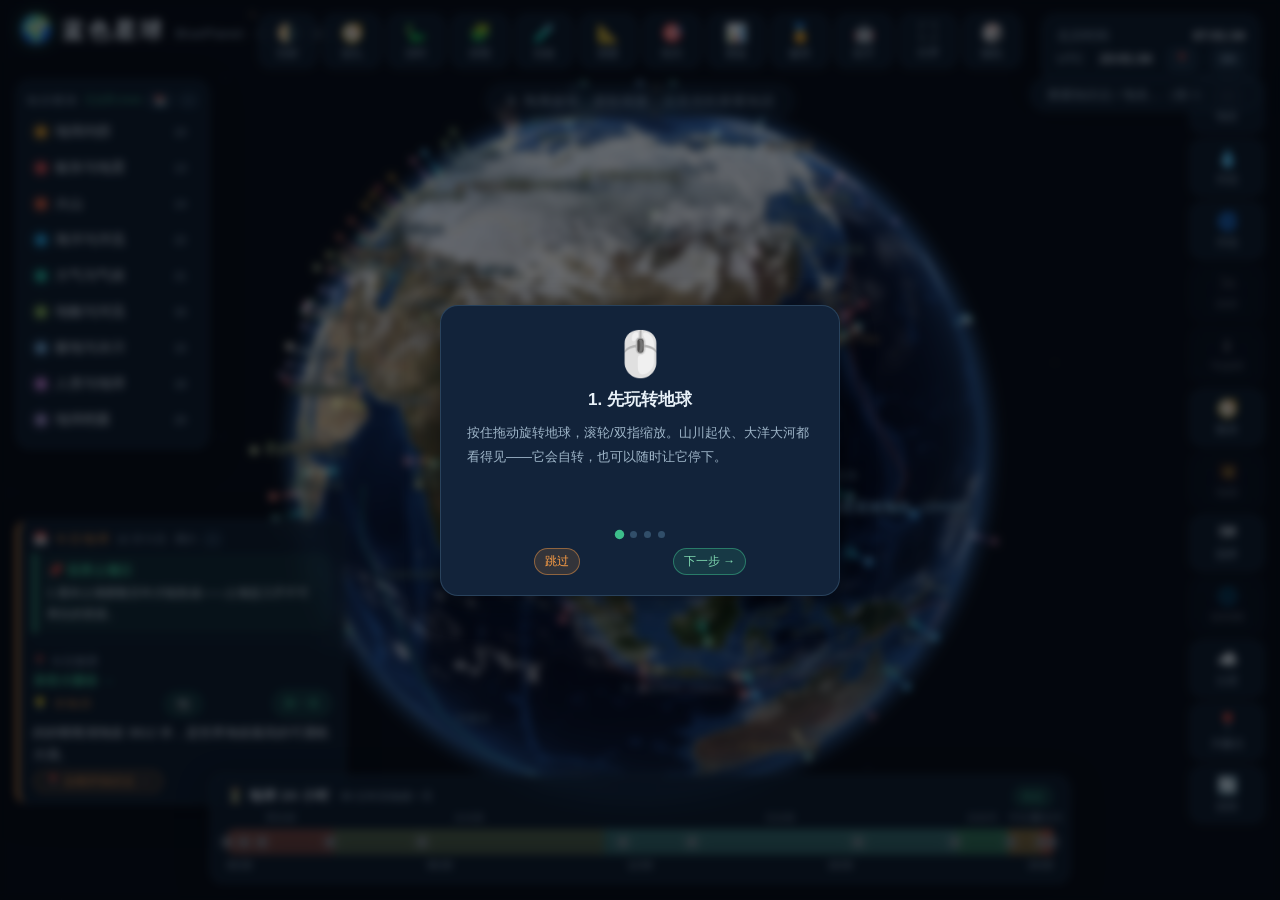
==== commit 849a689b: "v38: 洋流环流圈补全 + 自适应画质降级 - 洋流粒子层 7 → 18 条流路：新增巴西/阿古拉斯/阿拉斯加暖流与   北赤道/南赤道暖流（分大洋两段，避开日界线插值陷阱），以及   千岛亲潮/加" ====
--- a/index.html
+++ b/index.html
@@ -7,10 +7,10 @@
 <title>蓝色星球 · BluePlanet — 地球地理科普</title>
 <link rel="manifest" href="manifest.webmanifest">
 <link rel="icon" href="icon.svg" type="image/svg+xml">
-<link rel="stylesheet" href="css/style.css?v=bp60">
-<link rel="stylesheet" href="css/modules.css?v=bp60">
-<link rel="stylesheet" href="css/v3.css?v=bp60">
-<link rel="stylesheet" href="css/v5.css?v=bp60">
+<link rel="stylesheet" href="css/style.css?v=bp61">
+<link rel="stylesheet" href="css/modules.css?v=bp61">
+<link rel="stylesheet" href="css/v3.css?v=bp61">
+<link rel="stylesheet" href="css/v5.css?v=bp61">
 <meta name="theme-color" content="#0D1B2A">
 </head>
 <body>
@@ -416,36 +416,36 @@
 <script src="js/lib/qrcode.js"></script>
 <script>
 /* N1①：http(s) 环境跳过 1.2MB 内嵌贴图（直接加载 textures/ 真实文件），file:// 才内嵌 */
-if (location.protocol === 'file:') document.write('<script src="js/textures-data.js?v=bp60"><\/script>');
+if (location.protocol === 'file:') document.write('<script src="js/textures-data.js?v=bp61"><\/script>');
 </script>
-<script src="js/data.js?v=bp60"></script>
-<script src="js/borders-data.js?v=bp60"></script>
-<script src="js/textures.js?v=bp60"></script>
-<script src="js/scene.js?v=bp60"></script>
-<script src="js/markers.js?v=bp60"></script>
-<script src="js/labels.js?v=bp60"></script>
-<script src="js/figures.js?v=bp60"></script>
-<script src="js/layers.js?v=bp60"></script>
-<script src="js/cutaway.js?v=bp60"></script>
-<script src="js/tours.js?v=bp60"></script>
-<script src="js/game.js?v=bp60"></script>
-<script src="js/insights.js?v=bp60"></script>
-<script src="js/search.js?v=bp60"></script>
-<script src="js/assistant.js?v=bp60"></script>
-<script src="js/lab.js?v=bp60"></script>
-<script src="js/measure.js?v=bp60"></script>
-<script src="js/random.js?v=bp60"></script>
-<script src="js/quakes.js?v=bp60"></script>
-<script src="js/deeptime-data.js?v=bp60"></script>
-<script src="js/deeptime.js?v=bp60"></script>
-<script src="js/puzzle.js?v=bp60"></script>
-<script src="js/panels.js?v=bp60"></script>
-<script src="js/catalog.js?v=bp60"></script>
-<script src="js/tts.js?v=bp60"></script>
-<script src="js/onboard.js?v=bp60"></script>
-<script src="js/postcard.js?v=bp60"></script>
-<script src="js/i18n.js?v=bp60"></script>
-<script src="js/ui.js?v=bp60"></script>
-<script src="js/main.js?v=bp60"></script>
+<script src="js/data.js?v=bp61"></script>
+<script src="js/borders-data.js?v=bp61"></script>
+<script src="js/textures.js?v=bp61"></script>
+<script src="js/scene.js?v=bp61"></script>
+<script src="js/markers.js?v=bp61"></script>
+<script src="js/labels.js?v=bp61"></script>
+<script src="js/figures.js?v=bp61"></script>
+<script src="js/layers.js?v=bp61"></script>
+<script src="js/cutaway.js?v=bp61"></script>
+<script src="js/tours.js?v=bp61"></script>
+<script src="js/game.js?v=bp61"></script>
+<script src="js/insights.js?v=bp61"></script>
+<script src="js/search.js?v=bp61"></script>
+<script src="js/assistant.js?v=bp61"></script>
+<script src="js/lab.js?v=bp61"></script>
+<script src="js/measure.js?v=bp61"></script>
+<script src="js/random.js?v=bp61"></script>
+<script src="js/quakes.js?v=bp61"></script>
+<script src="js/deeptime-data.js?v=bp61"></script>
+<script src="js/deeptime.js?v=bp61"></script>
+<script src="js/puzzle.js?v=bp61"></script>
+<script src="js/panels.js?v=bp61"></script>
+<script src="js/catalog.js?v=bp61"></script>
+<script src="js/tts.js?v=bp61"></script>
+<script src="js/onboard.js?v=bp61"></script>
+<script src="js/postcard.js?v=bp61"></script>
+<script src="js/i18n.js?v=bp61"></script>
+<script src="js/ui.js?v=bp61"></script>
+<script src="js/main.js?v=bp61"></script>
 </body>
 </html>
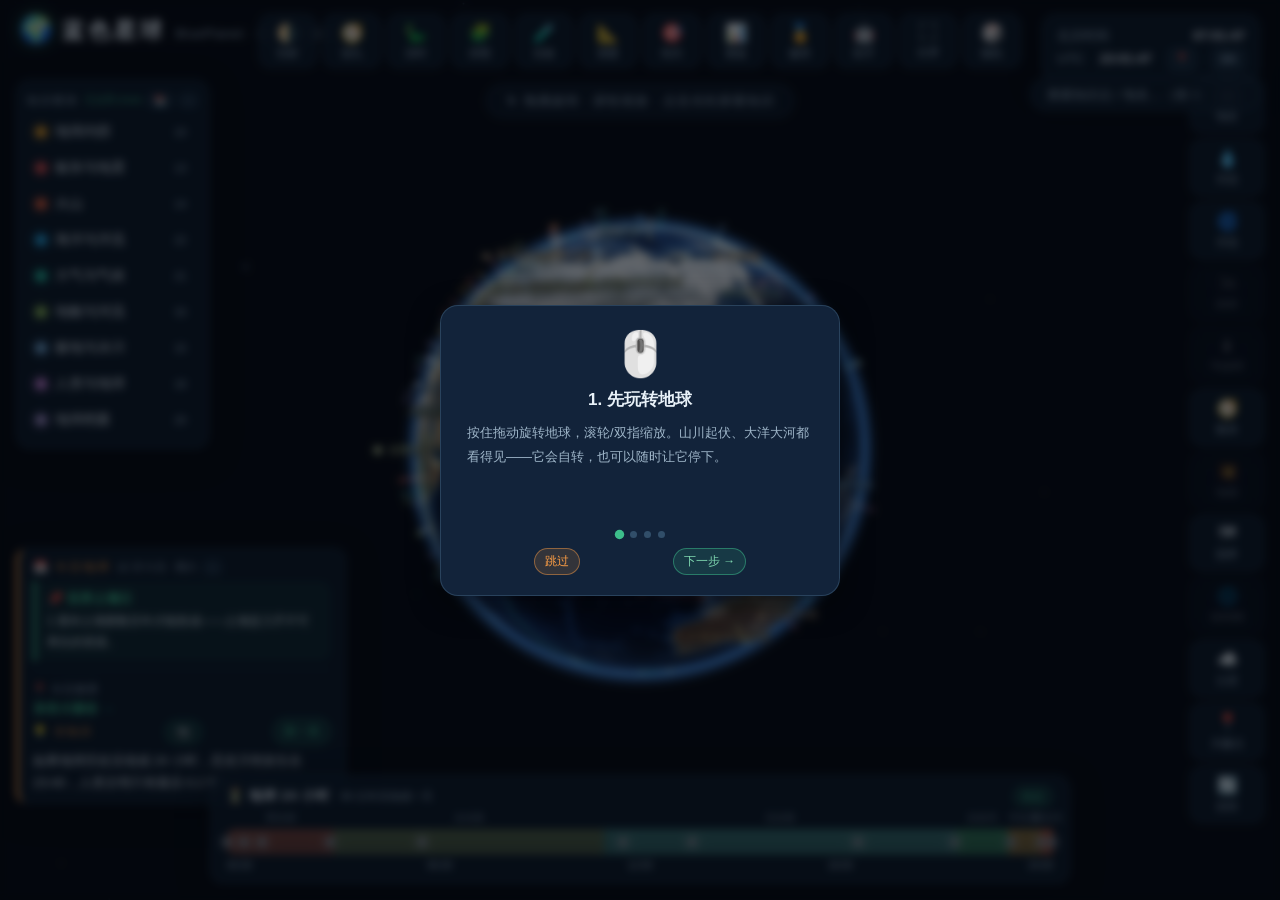
==== commit 25cea27b: "v39: 洋流名称标签 + 打卡热力图 + 深时相关扩充 - 球面地名层新增 12 条洋流标注（BP_LABELS）：湾流/黑潮/秘鲁寒流/   本格拉寒流/加那利寒流/南极绕极流为中距离 z2，巴西" ====
--- a/index.html
+++ b/index.html
@@ -7,10 +7,10 @@
 <title>蓝色星球 · BluePlanet — 地球地理科普</title>
 <link rel="manifest" href="manifest.webmanifest">
 <link rel="icon" href="icon.svg" type="image/svg+xml">
-<link rel="stylesheet" href="css/style.css?v=bp61">
-<link rel="stylesheet" href="css/modules.css?v=bp61">
-<link rel="stylesheet" href="css/v3.css?v=bp61">
-<link rel="stylesheet" href="css/v5.css?v=bp61">
+<link rel="stylesheet" href="css/style.css?v=bp62">
+<link rel="stylesheet" href="css/modules.css?v=bp62">
+<link rel="stylesheet" href="css/v3.css?v=bp62">
+<link rel="stylesheet" href="css/v5.css?v=bp62">
 <meta name="theme-color" content="#0D1B2A">
 </head>
 <body>
@@ -416,36 +416,36 @@
 <script src="js/lib/qrcode.js"></script>
 <script>
 /* N1①：http(s) 环境跳过 1.2MB 内嵌贴图（直接加载 textures/ 真实文件），file:// 才内嵌 */
-if (location.protocol === 'file:') document.write('<script src="js/textures-data.js?v=bp61"><\/script>');
+if (location.protocol === 'file:') document.write('<script src="js/textures-data.js?v=bp62"><\/script>');
 </script>
-<script src="js/data.js?v=bp61"></script>
-<script src="js/borders-data.js?v=bp61"></script>
-<script src="js/textures.js?v=bp61"></script>
-<script src="js/scene.js?v=bp61"></script>
-<script src="js/markers.js?v=bp61"></script>
-<script src="js/labels.js?v=bp61"></script>
-<script src="js/figures.js?v=bp61"></script>
-<script src="js/layers.js?v=bp61"></script>
-<script src="js/cutaway.js?v=bp61"></script>
-<script src="js/tours.js?v=bp61"></script>
-<script src="js/game.js?v=bp61"></script>
-<script src="js/insights.js?v=bp61"></script>
-<script src="js/search.js?v=bp61"></script>
-<script src="js/assistant.js?v=bp61"></script>
-<script src="js/lab.js?v=bp61"></script>
-<script src="js/measure.js?v=bp61"></script>
-<script src="js/random.js?v=bp61"></script>
-<script src="js/quakes.js?v=bp61"></script>
-<script src="js/deeptime-data.js?v=bp61"></script>
-<script src="js/deeptime.js?v=bp61"></script>
-<script src="js/puzzle.js?v=bp61"></script>
-<script src="js/panels.js?v=bp61"></script>
-<script src="js/catalog.js?v=bp61"></script>
-<script src="js/tts.js?v=bp61"></script>
-<script src="js/onboard.js?v=bp61"></script>
-<script src="js/postcard.js?v=bp61"></script>
-<script src="js/i18n.js?v=bp61"></script>
-<script src="js/ui.js?v=bp61"></script>
-<script src="js/main.js?v=bp61"></script>
+<script src="js/data.js?v=bp62"></script>
+<script src="js/borders-data.js?v=bp62"></script>
+<script src="js/textures.js?v=bp62"></script>
+<script src="js/scene.js?v=bp62"></script>
+<script src="js/markers.js?v=bp62"></script>
+<script src="js/labels.js?v=bp62"></script>
+<script src="js/figures.js?v=bp62"></script>
+<script src="js/layers.js?v=bp62"></script>
+<script src="js/cutaway.js?v=bp62"></script>
+<script src="js/tours.js?v=bp62"></script>
+<script src="js/game.js?v=bp62"></script>
+<script src="js/insights.js?v=bp62"></script>
+<script src="js/search.js?v=bp62"></script>
+<script src="js/assistant.js?v=bp62"></script>
+<script src="js/lab.js?v=bp62"></script>
+<script src="js/measure.js?v=bp62"></script>
+<script src="js/random.js?v=bp62"></script>
+<script src="js/quakes.js?v=bp62"></script>
+<script src="js/deeptime-data.js?v=bp62"></script>
+<script src="js/deeptime.js?v=bp62"></script>
+<script src="js/puzzle.js?v=bp62"></script>
+<script src="js/panels.js?v=bp62"></script>
+<script src="js/catalog.js?v=bp62"></script>
+<script src="js/tts.js?v=bp62"></script>
+<script src="js/onboard.js?v=bp62"></script>
+<script src="js/postcard.js?v=bp62"></script>
+<script src="js/i18n.js?v=bp62"></script>
+<script src="js/ui.js?v=bp62"></script>
+<script src="js/main.js?v=bp62"></script>
 </body>
 </html>
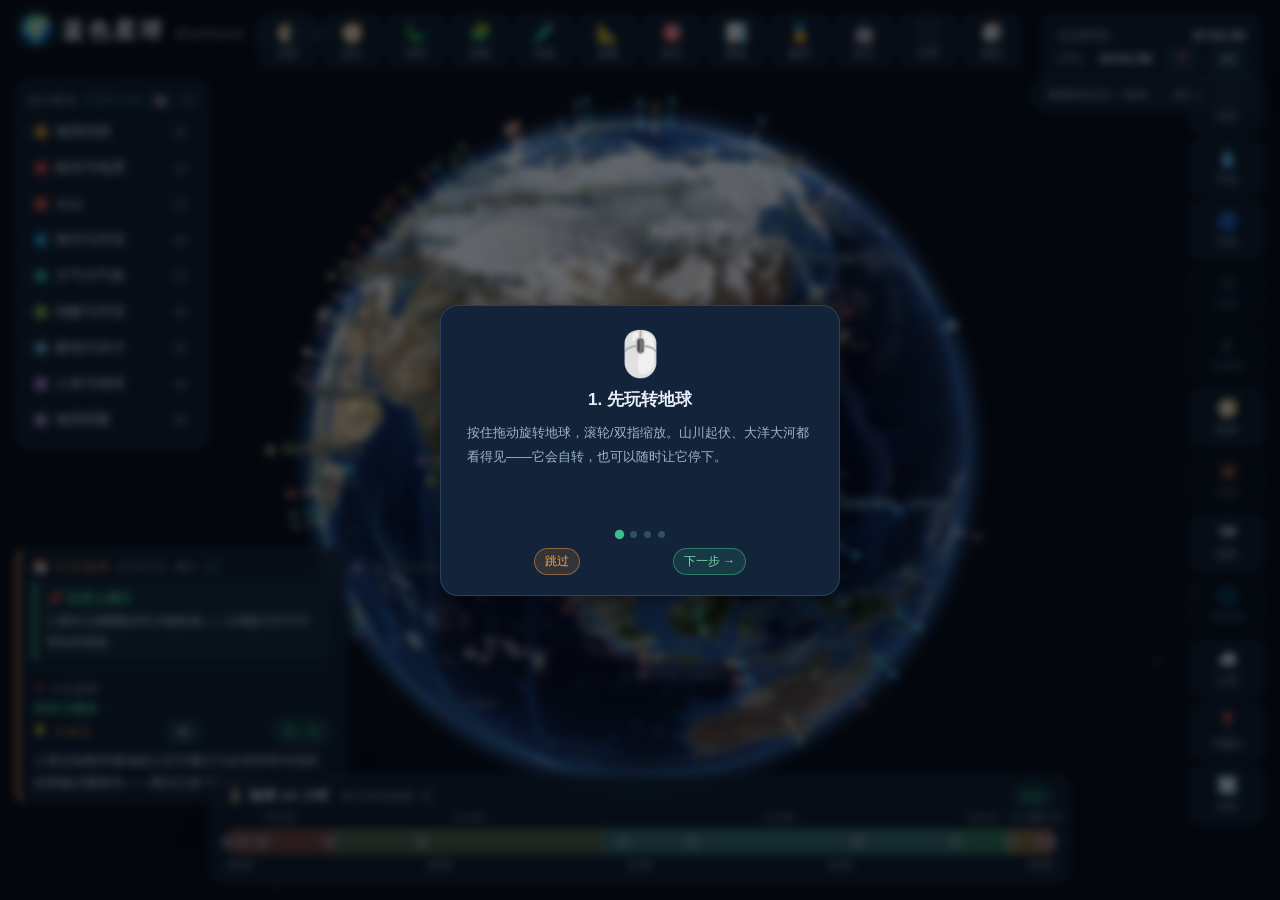
==== commit 202021cc: "v40: 打卡连击与看板热力图 - game.js 新增 getStreak()：从今天（未打卡则从昨天）往前统计连续   活跃天数；markVisited/markQuiz 后检查并授予 🔥三日连击" ====
--- a/index.html
+++ b/index.html
@@ -7,10 +7,10 @@
 <title>蓝色星球 · BluePlanet — 地球地理科普</title>
 <link rel="manifest" href="manifest.webmanifest">
 <link rel="icon" href="icon.svg" type="image/svg+xml">
-<link rel="stylesheet" href="css/style.css?v=bp62">
-<link rel="stylesheet" href="css/modules.css?v=bp62">
-<link rel="stylesheet" href="css/v3.css?v=bp62">
-<link rel="stylesheet" href="css/v5.css?v=bp62">
+<link rel="stylesheet" href="css/style.css?v=bp63">
+<link rel="stylesheet" href="css/modules.css?v=bp63">
+<link rel="stylesheet" href="css/v3.css?v=bp63">
+<link rel="stylesheet" href="css/v5.css?v=bp63">
 <meta name="theme-color" content="#0D1B2A">
 </head>
 <body>
@@ -416,36 +416,36 @@
 <script src="js/lib/qrcode.js"></script>
 <script>
 /* N1①：http(s) 环境跳过 1.2MB 内嵌贴图（直接加载 textures/ 真实文件），file:// 才内嵌 */
-if (location.protocol === 'file:') document.write('<script src="js/textures-data.js?v=bp62"><\/script>');
+if (location.protocol === 'file:') document.write('<script src="js/textures-data.js?v=bp63"><\/script>');
 </script>
-<script src="js/data.js?v=bp62"></script>
-<script src="js/borders-data.js?v=bp62"></script>
-<script src="js/textures.js?v=bp62"></script>
-<script src="js/scene.js?v=bp62"></script>
-<script src="js/markers.js?v=bp62"></script>
-<script src="js/labels.js?v=bp62"></script>
-<script src="js/figures.js?v=bp62"></script>
-<script src="js/layers.js?v=bp62"></script>
-<script src="js/cutaway.js?v=bp62"></script>
-<script src="js/tours.js?v=bp62"></script>
-<script src="js/game.js?v=bp62"></script>
-<script src="js/insights.js?v=bp62"></script>
-<script src="js/search.js?v=bp62"></script>
-<script src="js/assistant.js?v=bp62"></script>
-<script src="js/lab.js?v=bp62"></script>
-<script src="js/measure.js?v=bp62"></script>
-<script src="js/random.js?v=bp62"></script>
-<script src="js/quakes.js?v=bp62"></script>
-<script src="js/deeptime-data.js?v=bp62"></script>
-<script src="js/deeptime.js?v=bp62"></script>
-<script src="js/puzzle.js?v=bp62"></script>
-<script src="js/panels.js?v=bp62"></script>
-<script src="js/catalog.js?v=bp62"></script>
-<script src="js/tts.js?v=bp62"></script>
-<script src="js/onboard.js?v=bp62"></script>
-<script src="js/postcard.js?v=bp62"></script>
-<script src="js/i18n.js?v=bp62"></script>
-<script src="js/ui.js?v=bp62"></script>
-<script src="js/main.js?v=bp62"></script>
+<script src="js/data.js?v=bp63"></script>
+<script src="js/borders-data.js?v=bp63"></script>
+<script src="js/textures.js?v=bp63"></script>
+<script src="js/scene.js?v=bp63"></script>
+<script src="js/markers.js?v=bp63"></script>
+<script src="js/labels.js?v=bp63"></script>
+<script src="js/figures.js?v=bp63"></script>
+<script src="js/layers.js?v=bp63"></script>
+<script src="js/cutaway.js?v=bp63"></script>
+<script src="js/tours.js?v=bp63"></script>
+<script src="js/game.js?v=bp63"></script>
+<script src="js/insights.js?v=bp63"></script>
+<script src="js/search.js?v=bp63"></script>
+<script src="js/assistant.js?v=bp63"></script>
+<script src="js/lab.js?v=bp63"></script>
+<script src="js/measure.js?v=bp63"></script>
+<script src="js/random.js?v=bp63"></script>
+<script src="js/quakes.js?v=bp63"></script>
+<script src="js/deeptime-data.js?v=bp63"></script>
+<script src="js/deeptime.js?v=bp63"></script>
+<script src="js/puzzle.js?v=bp63"></script>
+<script src="js/panels.js?v=bp63"></script>
+<script src="js/catalog.js?v=bp63"></script>
+<script src="js/tts.js?v=bp63"></script>
+<script src="js/onboard.js?v=bp63"></script>
+<script src="js/postcard.js?v=bp63"></script>
+<script src="js/i18n.js?v=bp63"></script>
+<script src="js/ui.js?v=bp63"></script>
+<script src="js/main.js?v=bp63"></script>
 </body>
 </html>
--- a/css/modules.css
+++ b/css/modules.css
@@ -251,3 +251,13 @@
 
 /* v22-c 学习报告导出按钮行 */
 .ins-foot { display: flex; justify-content: flex-end; margin-top: 14px; padding-top: 10px; border-top: 1px solid rgba(122,178,214,0.15); }
+
+/* v40 看板打卡热力图（深色版） */
+.ins-heat-title { font-size: 11px; color: var(--c-text-dim, #9FB6C9); margin: 10px 0 0; letter-spacing: 1px; }
+.ins-heat { display: flex; gap: 3px; margin: 6px 0 2px; overflow-x: auto; padding-bottom: 4px; }
+.ins-hcol { display: flex; flex-direction: column; gap: 3px; }
+.ins-hc { width: 10px; height: 10px; border-radius: 2px; background: rgba(122,178,214,.12); flex: 0 0 auto; }
+.ins-hc.lv1 { background: rgba(94,201,143,.35); }
+.ins-hc.lv2 { background: rgba(94,201,143,.65); }
+.ins-hc.lv3 { background: #5ec98f; }
+.ins-quiz-best b { color: #ffd97a; }
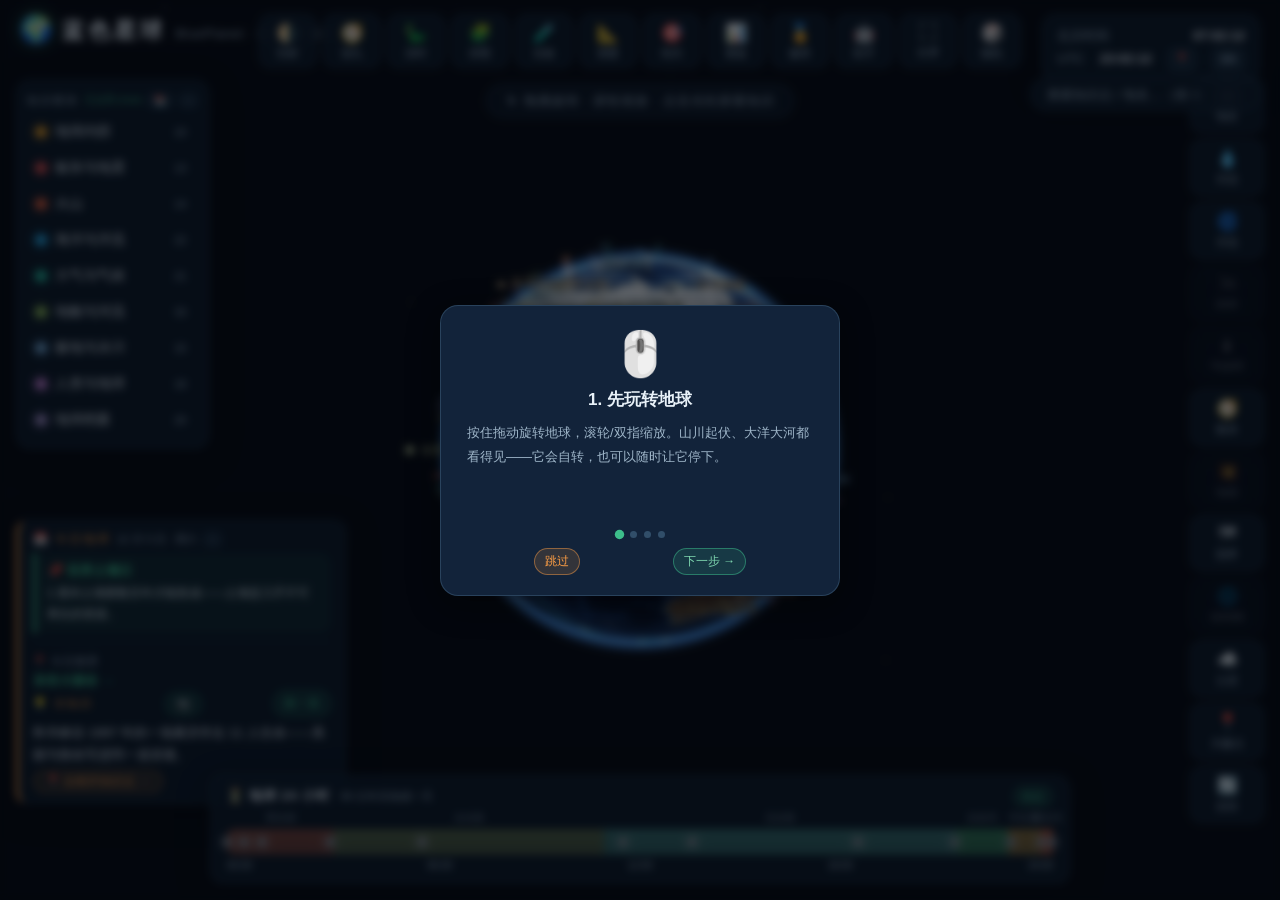
==== commit d0ec9347: "v41: 每日五题（全网同题）+ 顶栏连击角标 - game.js：日期播种 mulberry32 洗牌 → 每日 5 题全网同题同序；   startDaily/dailyState API；完成成" ====
--- a/index.html
+++ b/index.html
@@ -7,10 +7,10 @@
 <title>蓝色星球 · BluePlanet — 地球地理科普</title>
 <link rel="manifest" href="manifest.webmanifest">
 <link rel="icon" href="icon.svg" type="image/svg+xml">
-<link rel="stylesheet" href="css/style.css?v=bp63">
-<link rel="stylesheet" href="css/modules.css?v=bp63">
-<link rel="stylesheet" href="css/v3.css?v=bp63">
-<link rel="stylesheet" href="css/v5.css?v=bp63">
+<link rel="stylesheet" href="css/style.css?v=bp64">
+<link rel="stylesheet" href="css/modules.css?v=bp64">
+<link rel="stylesheet" href="css/v3.css?v=bp64">
+<link rel="stylesheet" href="css/v5.css?v=bp64">
 <meta name="theme-color" content="#0D1B2A">
 </head>
 <body>
@@ -34,7 +34,8 @@
     <span class="brand-sub">BluePlanet · 地球地理科普</span>
   </div>
   <div class="clock-box" id="clockBox">
-    <div class="clock-row"><span class="clock-label">北京时间</span><b id="clockBJ">--:--:--</b></div>
+    <div class="clock-row"><span class="clock-label">北京时间</span><b id="clockBJ">--:--:--</b>
+      <button id="streakChip" class="panel-toggle hidden" style="font-size:11px;padding:1px 7px" title="连续打卡天数，点击查看数据看板"></button></div>
     <div class="clock-row"><span class="clock-label">UTC</span><b id="clockUTC">--:--:--</b>
       <button id="btnLocate" class="panel-toggle" style="font-size:11px;padding:1px 6px" title="定位我的位置（需授权）">📍</button>
       <button id="btnLang" class="panel-toggle" style="font-size:11px;padding:1px 8px;font-weight:600">EN</button></div>
@@ -416,36 +417,36 @@
 <script src="js/lib/qrcode.js"></script>
 <script>
 /* N1①：http(s) 环境跳过 1.2MB 内嵌贴图（直接加载 textures/ 真实文件），file:// 才内嵌 */
-if (location.protocol === 'file:') document.write('<script src="js/textures-data.js?v=bp63"><\/script>');
+if (location.protocol === 'file:') document.write('<script src="js/textures-data.js?v=bp64"><\/script>');
 </script>
-<script src="js/data.js?v=bp63"></script>
-<script src="js/borders-data.js?v=bp63"></script>
-<script src="js/textures.js?v=bp63"></script>
-<script src="js/scene.js?v=bp63"></script>
-<script src="js/markers.js?v=bp63"></script>
-<script src="js/labels.js?v=bp63"></script>
-<script src="js/figures.js?v=bp63"></script>
-<script src="js/layers.js?v=bp63"></script>
-<script src="js/cutaway.js?v=bp63"></script>
-<script src="js/tours.js?v=bp63"></script>
-<script src="js/game.js?v=bp63"></script>
-<script src="js/insights.js?v=bp63"></script>
-<script src="js/search.js?v=bp63"></script>
-<script src="js/assistant.js?v=bp63"></script>
-<script src="js/lab.js?v=bp63"></script>
-<script src="js/measure.js?v=bp63"></script>
-<script src="js/random.js?v=bp63"></script>
-<script src="js/quakes.js?v=bp63"></script>
-<script src="js/deeptime-data.js?v=bp63"></script>
-<script src="js/deeptime.js?v=bp63"></script>
-<script src="js/puzzle.js?v=bp63"></script>
-<script src="js/panels.js?v=bp63"></script>
-<script src="js/catalog.js?v=bp63"></script>
-<script src="js/tts.js?v=bp63"></script>
-<script src="js/onboard.js?v=bp63"></script>
-<script src="js/postcard.js?v=bp63"></script>
-<script src="js/i18n.js?v=bp63"></script>
-<script src="js/ui.js?v=bp63"></script>
-<script src="js/main.js?v=bp63"></script>
+<script src="js/data.js?v=bp64"></script>
+<script src="js/borders-data.js?v=bp64"></script>
+<script src="js/textures.js?v=bp64"></script>
+<script src="js/scene.js?v=bp64"></script>
+<script src="js/markers.js?v=bp64"></script>
+<script src="js/labels.js?v=bp64"></script>
+<script src="js/figures.js?v=bp64"></script>
+<script src="js/layers.js?v=bp64"></script>
+<script src="js/cutaway.js?v=bp64"></script>
+<script src="js/tours.js?v=bp64"></script>
+<script src="js/game.js?v=bp64"></script>
+<script src="js/insights.js?v=bp64"></script>
+<script src="js/search.js?v=bp64"></script>
+<script src="js/assistant.js?v=bp64"></script>
+<script src="js/lab.js?v=bp64"></script>
+<script src="js/measure.js?v=bp64"></script>
+<script src="js/random.js?v=bp64"></script>
+<script src="js/quakes.js?v=bp64"></script>
+<script src="js/deeptime-data.js?v=bp64"></script>
+<script src="js/deeptime.js?v=bp64"></script>
+<script src="js/puzzle.js?v=bp64"></script>
+<script src="js/panels.js?v=bp64"></script>
+<script src="js/catalog.js?v=bp64"></script>
+<script src="js/tts.js?v=bp64"></script>
+<script src="js/onboard.js?v=bp64"></script>
+<script src="js/postcard.js?v=bp64"></script>
+<script src="js/i18n.js?v=bp64"></script>
+<script src="js/ui.js?v=bp64"></script>
+<script src="js/main.js?v=bp64"></script>
 </body>
 </html>
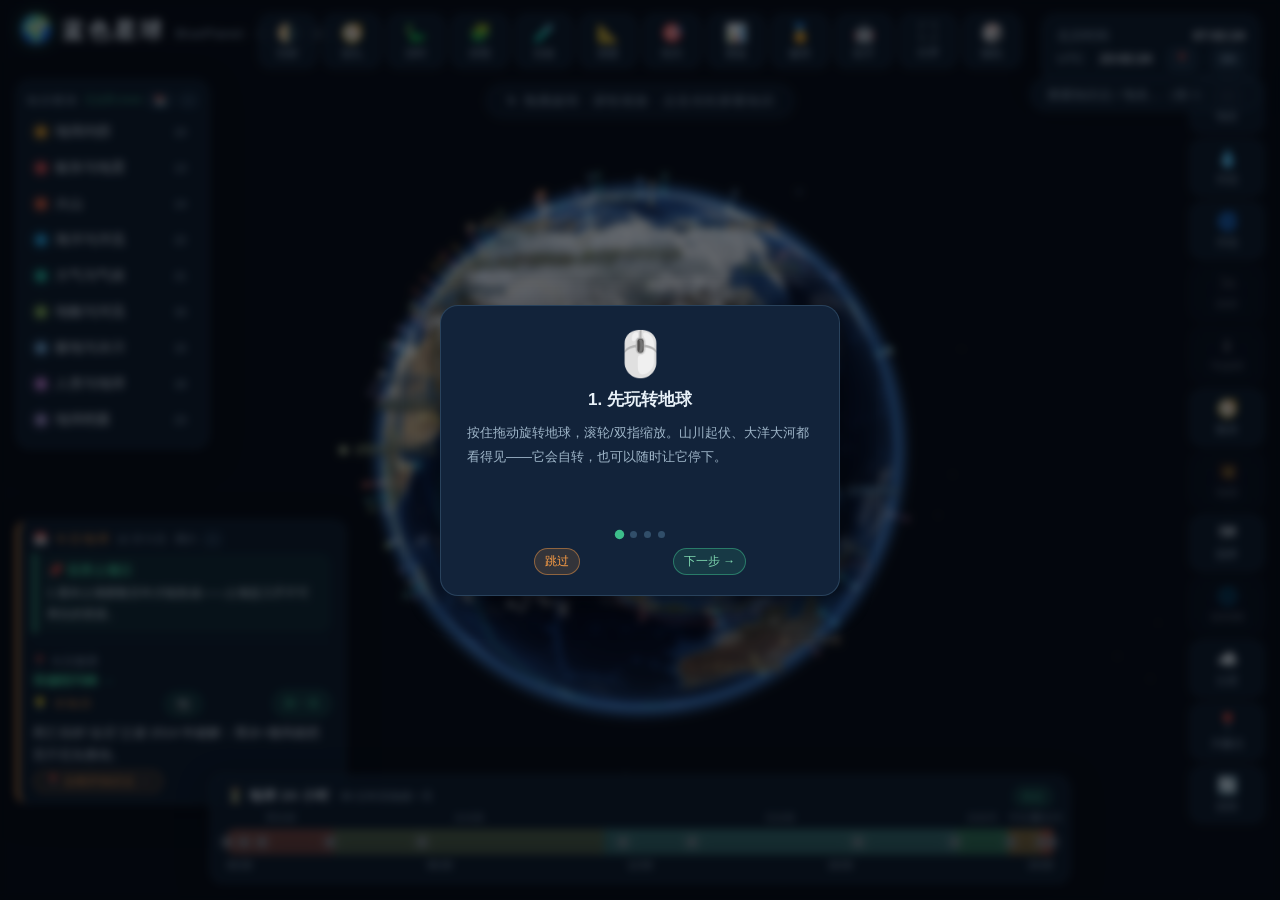
==== commit be6d1539: "v42: 深时百科补全——始新世/渐新世/二叠-三叠纪条目 - 新增 3 个纪元百科知识点（166 → 169）：   · 二叠-三叠纪大灭绝（西伯利亚暗色岩、96% 海洋物种消失、水龙兽与恐龙接棒）" ====
--- a/index.html
+++ b/index.html
@@ -7,10 +7,10 @@
 <title>蓝色星球 · BluePlanet — 地球地理科普</title>
 <link rel="manifest" href="manifest.webmanifest">
 <link rel="icon" href="icon.svg" type="image/svg+xml">
-<link rel="stylesheet" href="css/style.css?v=bp64">
-<link rel="stylesheet" href="css/modules.css?v=bp64">
-<link rel="stylesheet" href="css/v3.css?v=bp64">
-<link rel="stylesheet" href="css/v5.css?v=bp64">
+<link rel="stylesheet" href="css/style.css?v=bp65">
+<link rel="stylesheet" href="css/modules.css?v=bp65">
+<link rel="stylesheet" href="css/v3.css?v=bp65">
+<link rel="stylesheet" href="css/v5.css?v=bp65">
 <meta name="theme-color" content="#0D1B2A">
 </head>
 <body>
@@ -417,36 +417,36 @@
 <script src="js/lib/qrcode.js"></script>
 <script>
 /* N1①：http(s) 环境跳过 1.2MB 内嵌贴图（直接加载 textures/ 真实文件），file:// 才内嵌 */
-if (location.protocol === 'file:') document.write('<script src="js/textures-data.js?v=bp64"><\/script>');
+if (location.protocol === 'file:') document.write('<script src="js/textures-data.js?v=bp65"><\/script>');
 </script>
-<script src="js/data.js?v=bp64"></script>
-<script src="js/borders-data.js?v=bp64"></script>
-<script src="js/textures.js?v=bp64"></script>
-<script src="js/scene.js?v=bp64"></script>
-<script src="js/markers.js?v=bp64"></script>
-<script src="js/labels.js?v=bp64"></script>
-<script src="js/figures.js?v=bp64"></script>
-<script src="js/layers.js?v=bp64"></script>
-<script src="js/cutaway.js?v=bp64"></script>
-<script src="js/tours.js?v=bp64"></script>
-<script src="js/game.js?v=bp64"></script>
-<script src="js/insights.js?v=bp64"></script>
-<script src="js/search.js?v=bp64"></script>
-<script src="js/assistant.js?v=bp64"></script>
-<script src="js/lab.js?v=bp64"></script>
-<script src="js/measure.js?v=bp64"></script>
-<script src="js/random.js?v=bp64"></script>
-<script src="js/quakes.js?v=bp64"></script>
-<script src="js/deeptime-data.js?v=bp64"></script>
-<script src="js/deeptime.js?v=bp64"></script>
-<script src="js/puzzle.js?v=bp64"></script>
-<script src="js/panels.js?v=bp64"></script>
-<script src="js/catalog.js?v=bp64"></script>
-<script src="js/tts.js?v=bp64"></script>
-<script src="js/onboard.js?v=bp64"></script>
-<script src="js/postcard.js?v=bp64"></script>
-<script src="js/i18n.js?v=bp64"></script>
-<script src="js/ui.js?v=bp64"></script>
-<script src="js/main.js?v=bp64"></script>
+<script src="js/data.js?v=bp65"></script>
+<script src="js/borders-data.js?v=bp65"></script>
+<script src="js/textures.js?v=bp65"></script>
+<script src="js/scene.js?v=bp65"></script>
+<script src="js/markers.js?v=bp65"></script>
+<script src="js/labels.js?v=bp65"></script>
+<script src="js/figures.js?v=bp65"></script>
+<script src="js/layers.js?v=bp65"></script>
+<script src="js/cutaway.js?v=bp65"></script>
+<script src="js/tours.js?v=bp65"></script>
+<script src="js/game.js?v=bp65"></script>
+<script src="js/insights.js?v=bp65"></script>
+<script src="js/search.js?v=bp65"></script>
+<script src="js/assistant.js?v=bp65"></script>
+<script src="js/lab.js?v=bp65"></script>
+<script src="js/measure.js?v=bp65"></script>
+<script src="js/random.js?v=bp65"></script>
+<script src="js/quakes.js?v=bp65"></script>
+<script src="js/deeptime-data.js?v=bp65"></script>
+<script src="js/deeptime.js?v=bp65"></script>
+<script src="js/puzzle.js?v=bp65"></script>
+<script src="js/panels.js?v=bp65"></script>
+<script src="js/catalog.js?v=bp65"></script>
+<script src="js/tts.js?v=bp65"></script>
+<script src="js/onboard.js?v=bp65"></script>
+<script src="js/postcard.js?v=bp65"></script>
+<script src="js/i18n.js?v=bp65"></script>
+<script src="js/ui.js?v=bp65"></script>
+<script src="js/main.js?v=bp65"></script>
 </body>
 </html>
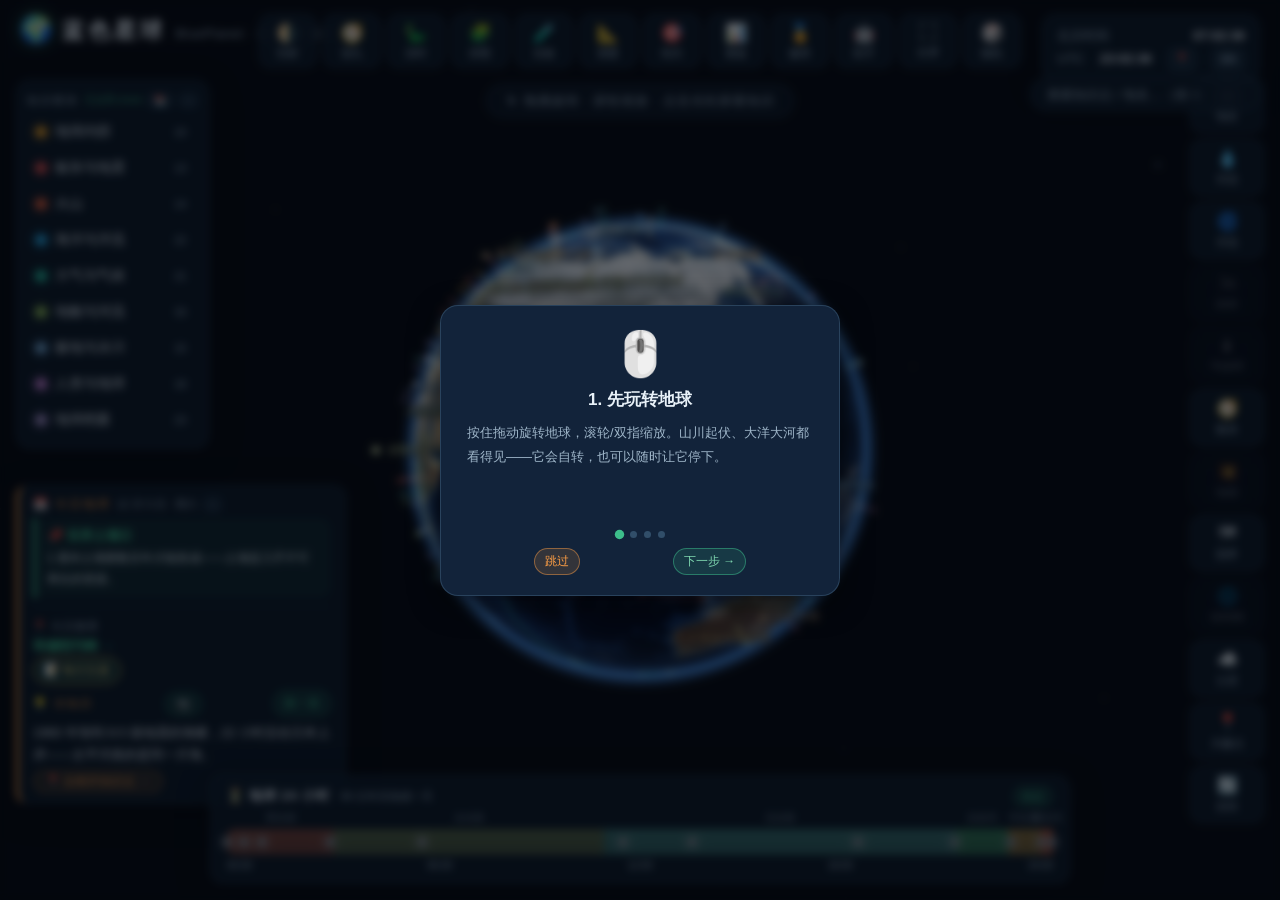
==== commit 230bbcee: "v43: 每日五题前置入口 + 近 7 天成绩轨迹 + 新纪元配题 - 「今日地球」卡新增 📝 每日五题快捷入口：未完成高亮、完成后即时   变为「今日已完成 x/5」（监听 bp-activity）" ====
--- a/index.html
+++ b/index.html
@@ -7,10 +7,10 @@
 <title>蓝色星球 · BluePlanet — 地球地理科普</title>
 <link rel="manifest" href="manifest.webmanifest">
 <link rel="icon" href="icon.svg" type="image/svg+xml">
-<link rel="stylesheet" href="css/style.css?v=bp65">
-<link rel="stylesheet" href="css/modules.css?v=bp65">
-<link rel="stylesheet" href="css/v3.css?v=bp65">
-<link rel="stylesheet" href="css/v5.css?v=bp65">
+<link rel="stylesheet" href="css/style.css?v=bp67">
+<link rel="stylesheet" href="css/modules.css?v=bp67">
+<link rel="stylesheet" href="css/v3.css?v=bp67">
+<link rel="stylesheet" href="css/v5.css?v=bp67">
 <meta name="theme-color" content="#0D1B2A">
 </head>
 <body>
@@ -187,6 +187,7 @@
     <button id="factToggle" class="panel-toggle" title="收起/展开">▾</button></div>
   <div class="today-event" id="todayEvent"></div>
   <div class="fact-daily" id="factDaily"></div>
+  <div class="daily-row"><button id="dailyQuizGo" class="chip-btn" title="全网同题 5 道，答完记连击">📝 每日五题</button></div>
   <div class="fact-head2">💡 冷知识 <button id="factPc" class="chip-btn" title="生成冷知识明信片">📷</button><button id="factNext" class="chip-btn">换一条</button></div>
   <div class="fact-body" id="factBody"></div>
 </div>
@@ -417,36 +418,36 @@
 <script src="js/lib/qrcode.js"></script>
 <script>
 /* N1①：http(s) 环境跳过 1.2MB 内嵌贴图（直接加载 textures/ 真实文件），file:// 才内嵌 */
-if (location.protocol === 'file:') document.write('<script src="js/textures-data.js?v=bp65"><\/script>');
+if (location.protocol === 'file:') document.write('<script src="js/textures-data.js?v=bp67"><\/script>');
 </script>
-<script src="js/data.js?v=bp65"></script>
-<script src="js/borders-data.js?v=bp65"></script>
-<script src="js/textures.js?v=bp65"></script>
-<script src="js/scene.js?v=bp65"></script>
-<script src="js/markers.js?v=bp65"></script>
-<script src="js/labels.js?v=bp65"></script>
-<script src="js/figures.js?v=bp65"></script>
-<script src="js/layers.js?v=bp65"></script>
-<script src="js/cutaway.js?v=bp65"></script>
-<script src="js/tours.js?v=bp65"></script>
-<script src="js/game.js?v=bp65"></script>
-<script src="js/insights.js?v=bp65"></script>
-<script src="js/search.js?v=bp65"></script>
-<script src="js/assistant.js?v=bp65"></script>
-<script src="js/lab.js?v=bp65"></script>
-<script src="js/measure.js?v=bp65"></script>
-<script src="js/random.js?v=bp65"></script>
-<script src="js/quakes.js?v=bp65"></script>
-<script src="js/deeptime-data.js?v=bp65"></script>
-<script src="js/deeptime.js?v=bp65"></script>
-<script src="js/puzzle.js?v=bp65"></script>
-<script src="js/panels.js?v=bp65"></script>
-<script src="js/catalog.js?v=bp65"></script>
-<script src="js/tts.js?v=bp65"></script>
-<script src="js/onboard.js?v=bp65"></script>
-<script src="js/postcard.js?v=bp65"></script>
-<script src="js/i18n.js?v=bp65"></script>
-<script src="js/ui.js?v=bp65"></script>
-<script src="js/main.js?v=bp65"></script>
+<script src="js/data.js?v=bp67"></script>
+<script src="js/borders-data.js?v=bp67"></script>
+<script src="js/textures.js?v=bp67"></script>
+<script src="js/scene.js?v=bp67"></script>
+<script src="js/markers.js?v=bp67"></script>
+<script src="js/labels.js?v=bp67"></script>
+<script src="js/figures.js?v=bp67"></script>
+<script src="js/layers.js?v=bp67"></script>
+<script src="js/cutaway.js?v=bp67"></script>
+<script src="js/tours.js?v=bp67"></script>
+<script src="js/game.js?v=bp67"></script>
+<script src="js/insights.js?v=bp67"></script>
+<script src="js/search.js?v=bp67"></script>
+<script src="js/assistant.js?v=bp67"></script>
+<script src="js/lab.js?v=bp67"></script>
+<script src="js/measure.js?v=bp67"></script>
+<script src="js/random.js?v=bp67"></script>
+<script src="js/quakes.js?v=bp67"></script>
+<script src="js/deeptime-data.js?v=bp67"></script>
+<script src="js/deeptime.js?v=bp67"></script>
+<script src="js/puzzle.js?v=bp67"></script>
+<script src="js/panels.js?v=bp67"></script>
+<script src="js/catalog.js?v=bp67"></script>
+<script src="js/tts.js?v=bp67"></script>
+<script src="js/onboard.js?v=bp67"></script>
+<script src="js/postcard.js?v=bp67"></script>
+<script src="js/i18n.js?v=bp67"></script>
+<script src="js/ui.js?v=bp67"></script>
+<script src="js/main.js?v=bp67"></script>
 </body>
 </html>
--- a/css/modules.css
+++ b/css/modules.css
@@ -261,3 +261,10 @@
 .ins-hc.lv2 { background: rgba(94,201,143,.65); }
 .ins-hc.lv3 { background: #5ec98f; }
 .ins-quiz-best b { color: #ffd97a; }
+
+/* v43 每日五题入口行与近 7 天成绩轨迹 */
+.daily-row { margin: 2px 0 6px; }
+.daily-trail { margin-left: 8px; display: inline-flex; gap: 4px; vertical-align: middle; }
+.dt-dot { width: 8px; height: 8px; border-radius: 50%; background: rgba(122,178,214,.22); display: inline-block; }
+.dt-dot.done { background: #5ec98f; }
+.dt-dot.full { background: #ffd24a; box-shadow: 0 0 6px rgba(255,210,74,.55); }
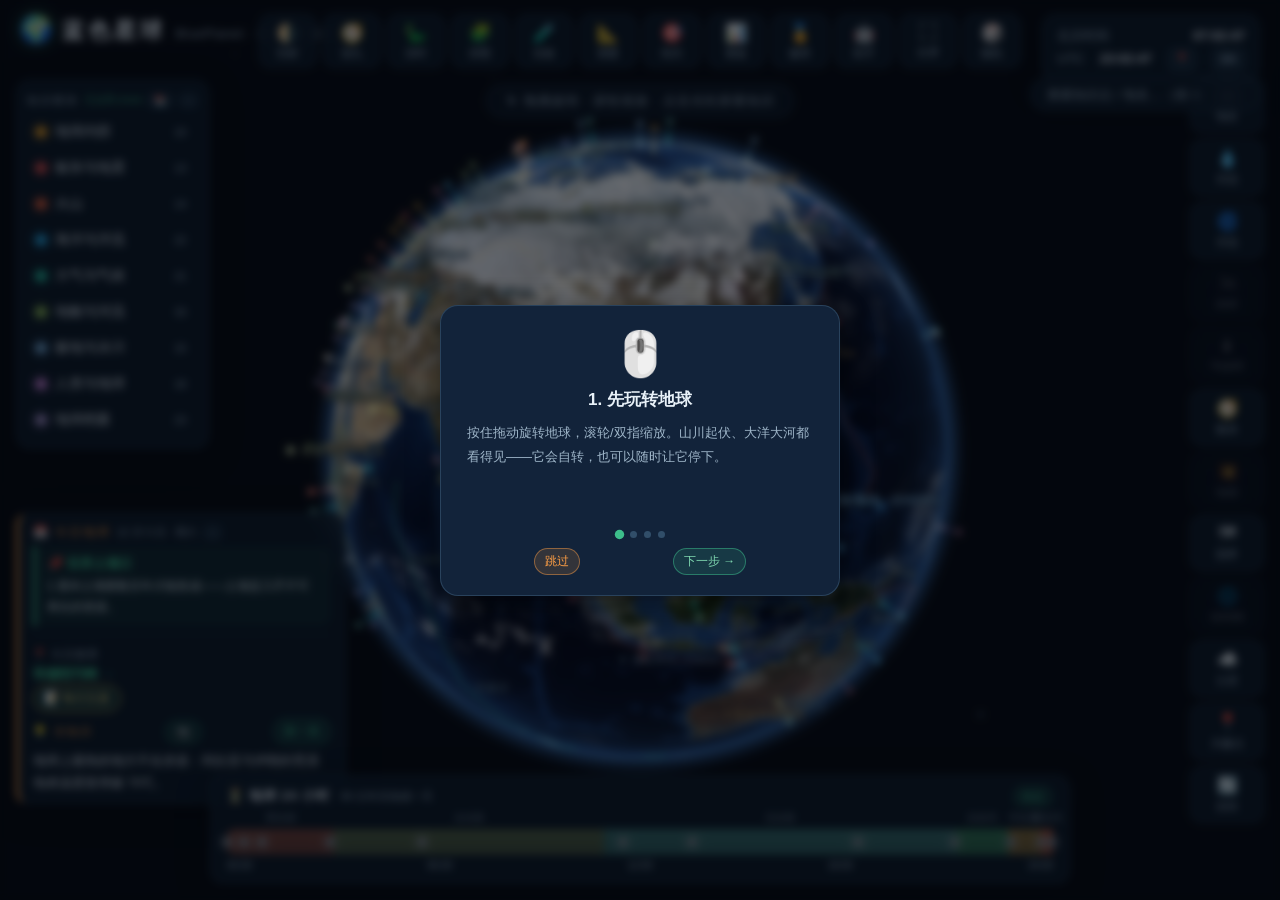
==== commit 0ddb489f: "v44: 每日成绩卡 + 相关推荐已点亮小勾 + 快照空白防御 - 每日五题结果页新增「🖼 成绩卡」：postcard.makeDaily 金色描边竖版 PNG   （📝胶囊+日期、大分数满分金、评语" ====
--- a/index.html
+++ b/index.html
@@ -7,10 +7,10 @@
 <title>蓝色星球 · BluePlanet — 地球地理科普</title>
 <link rel="manifest" href="manifest.webmanifest">
 <link rel="icon" href="icon.svg" type="image/svg+xml">
-<link rel="stylesheet" href="css/style.css?v=bp67">
-<link rel="stylesheet" href="css/modules.css?v=bp67">
-<link rel="stylesheet" href="css/v3.css?v=bp67">
-<link rel="stylesheet" href="css/v5.css?v=bp67">
+<link rel="stylesheet" href="css/style.css?v=bp70">
+<link rel="stylesheet" href="css/modules.css?v=bp70">
+<link rel="stylesheet" href="css/v3.css?v=bp70">
+<link rel="stylesheet" href="css/v5.css?v=bp70">
 <meta name="theme-color" content="#0D1B2A">
 </head>
 <body>
@@ -418,36 +418,36 @@
 <script src="js/lib/qrcode.js"></script>
 <script>
 /* N1①：http(s) 环境跳过 1.2MB 内嵌贴图（直接加载 textures/ 真实文件），file:// 才内嵌 */
-if (location.protocol === 'file:') document.write('<script src="js/textures-data.js?v=bp67"><\/script>');
+if (location.protocol === 'file:') document.write('<script src="js/textures-data.js?v=bp70"><\/script>');
 </script>
-<script src="js/data.js?v=bp67"></script>
-<script src="js/borders-data.js?v=bp67"></script>
-<script src="js/textures.js?v=bp67"></script>
-<script src="js/scene.js?v=bp67"></script>
-<script src="js/markers.js?v=bp67"></script>
-<script src="js/labels.js?v=bp67"></script>
-<script src="js/figures.js?v=bp67"></script>
-<script src="js/layers.js?v=bp67"></script>
-<script src="js/cutaway.js?v=bp67"></script>
-<script src="js/tours.js?v=bp67"></script>
-<script src="js/game.js?v=bp67"></script>
-<script src="js/insights.js?v=bp67"></script>
-<script src="js/search.js?v=bp67"></script>
-<script src="js/assistant.js?v=bp67"></script>
-<script src="js/lab.js?v=bp67"></script>
-<script src="js/measure.js?v=bp67"></script>
-<script src="js/random.js?v=bp67"></script>
-<script src="js/quakes.js?v=bp67"></script>
-<script src="js/deeptime-data.js?v=bp67"></script>
-<script src="js/deeptime.js?v=bp67"></script>
-<script src="js/puzzle.js?v=bp67"></script>
-<script src="js/panels.js?v=bp67"></script>
-<script src="js/catalog.js?v=bp67"></script>
-<script src="js/tts.js?v=bp67"></script>
-<script src="js/onboard.js?v=bp67"></script>
-<script src="js/postcard.js?v=bp67"></script>
-<script src="js/i18n.js?v=bp67"></script>
-<script src="js/ui.js?v=bp67"></script>
-<script src="js/main.js?v=bp67"></script>
+<script src="js/data.js?v=bp70"></script>
+<script src="js/borders-data.js?v=bp70"></script>
+<script src="js/textures.js?v=bp70"></script>
+<script src="js/scene.js?v=bp70"></script>
+<script src="js/markers.js?v=bp70"></script>
+<script src="js/labels.js?v=bp70"></script>
+<script src="js/figures.js?v=bp70"></script>
+<script src="js/layers.js?v=bp70"></script>
+<script src="js/cutaway.js?v=bp70"></script>
+<script src="js/tours.js?v=bp70"></script>
+<script src="js/game.js?v=bp70"></script>
+<script src="js/insights.js?v=bp70"></script>
+<script src="js/search.js?v=bp70"></script>
+<script src="js/assistant.js?v=bp70"></script>
+<script src="js/lab.js?v=bp70"></script>
+<script src="js/measure.js?v=bp70"></script>
+<script src="js/random.js?v=bp70"></script>
+<script src="js/quakes.js?v=bp70"></script>
+<script src="js/deeptime-data.js?v=bp70"></script>
+<script src="js/deeptime.js?v=bp70"></script>
+<script src="js/puzzle.js?v=bp70"></script>
+<script src="js/panels.js?v=bp70"></script>
+<script src="js/catalog.js?v=bp70"></script>
+<script src="js/tts.js?v=bp70"></script>
+<script src="js/onboard.js?v=bp70"></script>
+<script src="js/postcard.js?v=bp70"></script>
+<script src="js/i18n.js?v=bp70"></script>
+<script src="js/ui.js?v=bp70"></script>
+<script src="js/main.js?v=bp70"></script>
 </body>
 </html>
--- a/css/v5.css
+++ b/css/v5.css
@@ -251,6 +251,8 @@
   display: inline-block; width: 8px; height: 8px; border-radius: 50%;
   margin-right: 5px; vertical-align: middle;
 }
+/* v44 已点亮小勾 */
+.rel-visit { color: #5ec98f; margin-right: 4px; font-style: normal; font-weight: 700; }
 
 /* ---------- v20 AI 配图 ---------- */
 .ai-loading { font-size: 11px; color: var(--c-text-dim); padding: 6px 0; }
